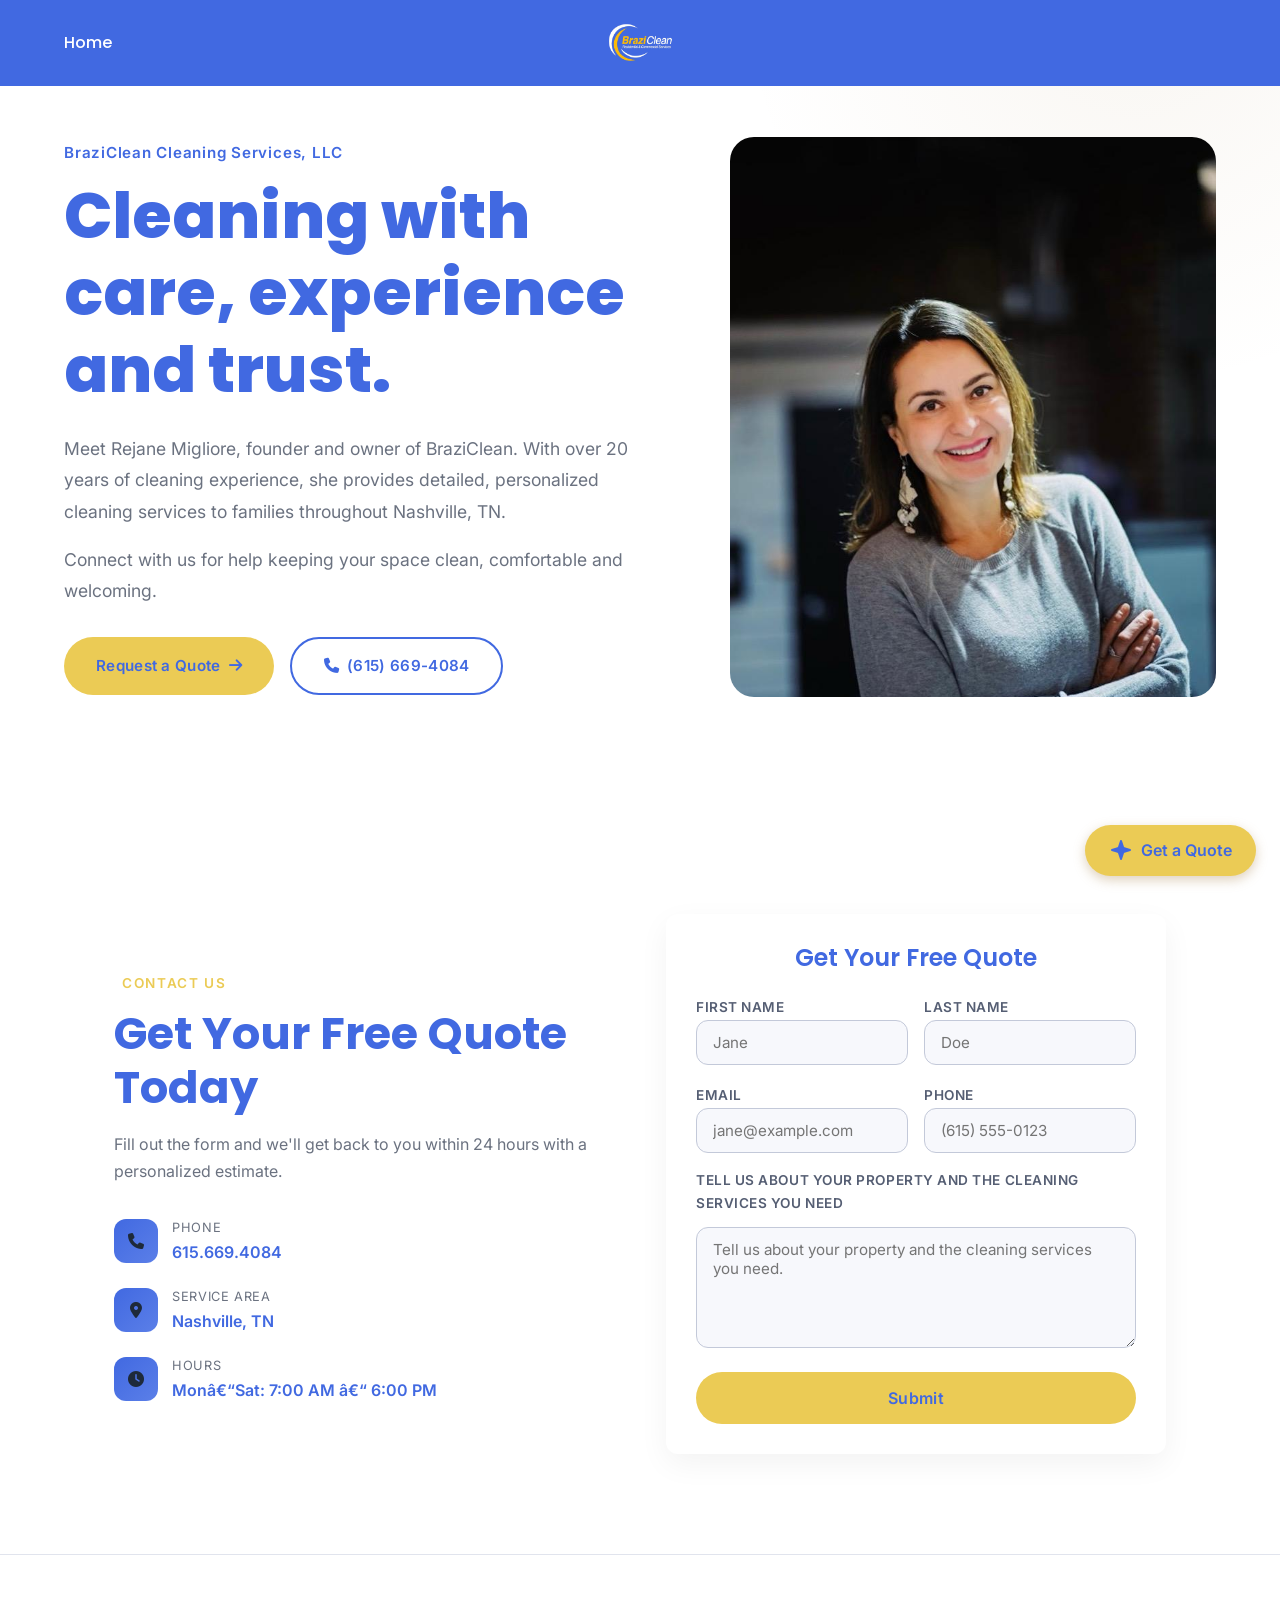
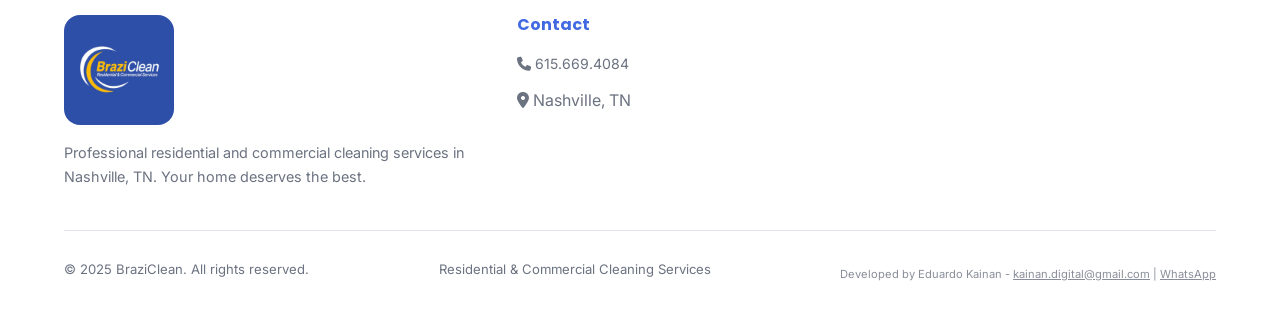
==== index.html @ d10b020f "style: use light yellow accent" ====
<!DOCTYPE html>
<html lang="en">
<head>
<!-- Google Tag Manager -->
<script>(function(w,d,s,l,i){w[l]=w[l]||[];w[l].push({'gtm.start':
new Date().getTime(),event:'gtm.js'});var f=d.getElementsByTagName(s)[0],
j=d.createElement(s),dl=l!='dataLayer'?'&l='+l:'';j.async=true;j.src=
'https://www.googletagmanager.com/gtm.js?id='+i+dl;f.parentNode.insertBefore(j,f);
})(window,document,'script','dataLayer','GTM-58ZRV9DX');</script>
<!-- End Google Tag Manager -->
<!-- Meta Pixel Code -->
<script>
!function(f,b,e,v,n,t,s)
{if(f.fbq)return;n=f.fbq=function(){n.callMethod?
n.callMethod.apply(n,arguments):n.queue.push(arguments)};
if(!f._fbq)f._fbq=n;n.push=n;n.loaded=!0;n.version='2.0';
n.queue=[];t=b.createElement(e);t.async=!0;
t.src=v;s=b.getElementsByTagName(e)[0];
s.parentNode.insertBefore(t,s)}(window, document,'script',
'https://connect.facebook.net/en_US/fbevents.js');
fbq('init', '1537355437941593');
fbq('track', 'PageView');
</script>
<noscript><img height="1" width="1" style="display:none"
src="https://www.facebook.com/tr?id=1537355437941593&ev=PageView&noscript=1"
/></noscript>
<!-- End Meta Pixel Code -->
<meta charset="UTF-8">
<meta name="viewport" content="width=device-width, initial-scale=1.0">
<title>BraziClean — Professional Residential & Commercial Cleaning in Nashville, TN</title>
<meta name="description" content="BraziClean offers professional residential and commercial cleaning services in Nashville, TN. Get a free quote today!">
<link rel="icon" href="favicon.ico" sizes="any">
<link rel="preconnect" href="https://fonts.googleapis.com">
<link rel="preconnect" href="https://fonts.gstatic.com" crossorigin>
<link rel="preconnect" href="https://cdnjs.cloudflare.com" crossorigin>
<link href="https://fonts.googleapis.com/css2?family=Inter:wght@400;500;600&family=Poppins:wght@400;500;600;700;800&display=swap" rel="stylesheet">
<link rel="stylesheet" href="styles.css?v=light-yellow">
<link rel="preload" href="https://cdnjs.cloudflare.com/ajax/libs/font-awesome/6.5.1/css/all.min.css" as="style" onload="this.onload=null;this.rel='stylesheet'">
<noscript><link rel="stylesheet" href="https://cdnjs.cloudflare.com/ajax/libs/font-awesome/6.5.1/css/all.min.css"></noscript>
</head>
<body>
<!-- Google Tag Manager (noscript) -->
<noscript><iframe src="https://www.googletagmanager.com/ns.html?id=GTM-58ZRV9DX"
height="0" width="0" style="display:none;visibility:hidden"></iframe></noscript>
<!-- End Google Tag Manager (noscript) -->

<!-- HEADER -->
<header class="header" id="top">
<div class="container">
  <a href="#top" class="header-logo"><img src="images/logo-braziclean-240.webp" alt="BraziClean Cleaning Services, LLC" width="240" height="240" loading="eager" decoding="async"></a>
  <a href="#top" class="header-home">Home</a>
</div>
</header>

<!-- HERO -->
<section class="hero" id="hero">
<div class="container">
  <div class="hero-content">
    <div class="section-label">BraziClean Cleaning Services, LLC</div>
    <h1>Cleaning with care, <span>experience and trust.</span></h1>
    <p class="hero-text">Meet Rejane Migliore, founder and owner of BraziClean. With over 20 years of cleaning experience, she provides detailed, personalized cleaning services to families throughout Nashville, TN.</p>
    <p class="hero-text">Connect with us for help keeping your space clean, comfortable and welcoming.</p>
    <div class="hero-buttons">
      <a href="#contact" class="btn btn-primary">Request a Quote <i class="fas fa-arrow-right"></i></a>
      <a href="tel:+16156694084" class="btn btn-secondary"><i class="fas fa-phone"></i> (615) 669-4084</a>
    </div>
  </div>
  <div class="hero-image">
    <img src="images/rejane-hero.jpg" alt="Rejane Migliore, founder and owner of BraziClean" width="716" height="1064" loading="eager" fetchpriority="high" decoding="async">
  </div>
</div>
</section>

<!-- CONTACT -->
<section class="contact" id="contact">
<div class="container">
  <div class="contact-info fade-up">
    <div class="section-label"><i class="fas fa-sparkles"></i> Contact Us</div>
    <h2>Get Your Free Quote Today</h2>
    <p>Fill out the form and we'll get back to you within 24 hours with a personalized estimate.</p>
    <div class="contact-details">
      <div class="contact-item"><div class="contact-icon"><i class="fas fa-phone"></i></div><div><div class="contact-item-label">Phone</div><a href="tel:+16156694084" class="contact-item-value">615.669.4084</a></div></div>
      <div class="contact-item"><div class="contact-icon"><i class="fas fa-location-dot"></i></div><div><div class="contact-item-label">Service Area</div><div class="contact-item-value">Nashville, TN</div></div></div>
      <div class="contact-item"><div class="contact-icon"><i class="fas fa-clock"></i></div><div><div class="contact-item-label">Hours</div><div class="contact-item-value">Mon–Sat: 7:00 AM – 6:00 PM</div></div></div>
    </div>
  </div>
</div>
</section>

<!-- FOOTER -->
<footer class="footer">
<div class="container">
  <div class="footer-grid">
    <div class="footer-brand"><img src="images/logo-braziclean-240.webp" alt="BraziClean" width="240" height="240" loading="lazy" decoding="async"><p>Professional residential and commercial cleaning services in Nashville, TN. Your home deserves the best.</p></div>
    <div><h4>Contact</h4><ul><li><a href="tel:+16156694084"><i class="fas fa-phone"></i> 615.669.4084</a></li><li><i class="fas fa-location-dot"></i> Nashville, TN</li></ul></div>
  </div>
  <div class="footer-bottom">
    <span>&copy; 2025 BraziClean. All rights reserved.</span>
    <span>Residential & Commercial Cleaning Services</span>
    <span class="developer-credit" style="display: block; margin-top: 10px; font-size: 0.85em; opacity: 0.8;">
      Developed by Eduardo Kainan - <a href="mailto:kainan.digital@gmail.com" style="color: inherit; text-decoration: underline;">kainan.digital@gmail.com</a> | <a href="https://wa.me/5562985328488" target="_blank" style="color: inherit; text-decoration: underline;">WhatsApp</a>
    </span>
  </div>
</div>
</footer>

<script src="script.js?v=0426980" defer></script>


</body>
</html>
---- styles.css ----
/* ===== BraziClean — Design System ===== */

:root {
  --navy: #4169E1;
  --navy-light: #5B7FE8;
  --navy-dark: #2E4FA8;
  --gold: #EBCB55;
  --gold-light: #F7E29A;
  --gold-dark: #C5A52E;
  --white: #FFFFFF;
  --off-white: #F7F8FC;
  --gray-50: #F0F2F8;
  --gray-100: #E1E4ED;
  --gray-200: #C3C9D9;
  --gray-400: #8A92A6;
  --gray-600: #555E73;
  --gray-800: #2A3045;
  --text: #1E2A3A;
  --text-light: #6B7280;
  --radius: 12px;
  --radius-lg: 20px;
  --shadow: 0 4px 24px rgba(10,31,92,0.08);
  --shadow-lg: 0 12px 48px rgba(10,31,92,0.12);
  --transition: 0.3s cubic-bezier(0.4,0,0.2,1);
}

*, *::before, *::after { box-sizing: border-box; margin: 0; padding: 0; }

html { scroll-behavior: smooth; font-size: 16px; }

body {
  font-family: 'Inter', sans-serif;
  color: var(--text);
  line-height: 1.7;
  background: var(--white);
  overflow-x: hidden;
}

h1, h2, h3, h4, h5 { font-family: 'Poppins', sans-serif; line-height: 1.2; color: var(--navy); }
h1 { font-size: clamp(2.2rem, 5vw, 3.5rem); font-weight: 800; }
h2 { font-size: clamp(1.8rem, 4vw, 2.8rem); font-weight: 700; }
h3 { font-size: clamp(1.1rem, 2vw, 1.4rem); font-weight: 600; }

a { text-decoration: none; color: inherit; transition: var(--transition); }
img { max-width: 100%; display: block; }
ul { list-style: none; }
button { cursor: pointer; border: none; font-family: inherit; }

.container { max-width: 1200px; margin: 0 auto; padding: 0 24px; }

/* Buttons */
.btn {
  display: inline-flex; align-items: center; gap: 8px;
  padding: 14px 32px; border-radius: 50px; font-weight: 600;
  font-size: 0.95rem; transition: var(--transition); letter-spacing: 0.02em;
}
.btn-primary { background: var(--gold); color: var(--navy); }
.btn-primary:hover { background: var(--gold-light); transform: translateY(-2px); box-shadow: 0 8px 24px rgba(176,141,87,0.35); }
.btn-secondary { background: var(--white); color: var(--navy); border: 2px solid var(--navy); }
.btn-secondary:hover { background: var(--navy); color: var(--white); transform: translateY(-2px); }
.btn-outline-white { background: transparent; color: var(--white); border: 2px solid rgba(255,255,255,0.4); }
.btn-outline-white:hover { background: var(--white); color: var(--navy); }

.section-label {
  display: inline-flex; align-items: center; gap: 8px;
  font-size: 0.85rem; font-weight: 600; text-transform: uppercase;
  letter-spacing: 0.12em; color: var(--gold); margin-bottom: 12px;
}
.section-label svg { width: 16px; height: 16px; fill: var(--gold); }

.section-subtitle {
  font-size: 1.05rem; color: var(--text-light); max-width: 600px; margin-top: 12px;
}
.section-subtitle.center { margin-left: auto; margin-right: auto; text-align: center; }

section { padding: 100px 0; position: relative; }
.services, .process, .why-us, .testimonials, .faq, .areas, .cta-banner, .contact, .footer {
  content-visibility: auto;
  contain-intrinsic-size: 1px 800px;
}

.section-cta {
  display: flex;
  justify-content: center;
  margin-top: 42px;
}

.section-cta .btn {
  padding: 16px 40px;
  font-size: 1rem;
  box-shadow: 0 8px 24px rgba(176,141,87,0.28);
}

/* ===== HEADER ===== */
.header {
  position: fixed; top: 0; left: 0; width: 100%; z-index: 1000;
  background: rgba(10,31,92,0.95); backdrop-filter: blur(12px);
  border-bottom: 1px solid rgba(255,255,255,0.08); transition: var(--transition);
}
.header.scrolled { background: rgba(10,31,92,0.98); box-shadow: 0 4px 20px rgba(0,0,0,0.15); }
.header .container { display: flex; align-items: center; justify-content: space-between; height: 120px; }
.header-logo img { height: 110px; width: auto; }
.nav-links { display: flex; gap: 32px; align-items: center; }
.nav-links a { color: rgba(255,255,255,0.85); font-size: 0.9rem; font-weight: 500; position: relative; }
.nav-links a:hover, .nav-links a.active { color: var(--gold); }
.nav-links a::after {
  content: ''; position: absolute; bottom: -4px; left: 0; width: 0; height: 2px;
  background: var(--gold); transition: var(--transition);
}
.nav-links a:hover::after { width: 100%; }
.header-actions { display: flex; align-items: center; gap: 16px; }
.header-phone { color: var(--white); font-weight: 600; font-size: 0.9rem; display: flex; align-items: center; gap: 6px; }
.header-phone svg { width: 16px; height: 16px; fill: var(--gold); }
.header-phone:hover { color: var(--gold); }
.header-cta { padding: 10px 24px; font-size: 0.85rem; }
.hamburger { display: none; flex-direction: column; gap: 5px; background: none; padding: 8px; }
.hamburger span { width: 24px; height: 2px; background: var(--white); transition: var(--transition); border-radius: 2px; }

/* ===== HERO ===== */
.hero {
  padding: 140px 0 100px; background: linear-gradient(135deg, var(--navy-dark) 0%, var(--navy) 50%, var(--navy-light) 100%);
  position: relative; overflow: hidden; min-height: 90vh; display: flex; align-items: center;
}
.hero::before {
  content: ''; position: absolute; top: -50%; right: -20%; width: 800px; height: 800px;
  background: radial-gradient(circle, rgba(176,141,87,0.08) 0%, transparent 70%);
  border-radius: 50%;
}
.hero::after {
  content: ''; position: absolute; bottom: 0; left: 0; width: 100%; height: 120px;
  background: linear-gradient(to top, var(--white), transparent);
}
.hero .container { display: grid; grid-template-columns: 1fr 1fr; gap: 60px; align-items: center; position: relative; z-index: 2; }
.hero-content { color: var(--white); }
.hero-badge {
  display: inline-flex; align-items: center; gap: 8px; background: rgba(176,141,87,0.15);
  border: 1px solid rgba(176,141,87,0.3); border-radius: 50px; padding: 6px 16px;
  margin-bottom: 24px; font-size: 0.85rem; color: var(--gold-light);
}
.hero-stars { display: flex; gap: 2px; }
.hero-stars svg { width: 14px; height: 14px; fill: var(--gold); }
.hero h1 { color: var(--white); margin-bottom: 20px; }
.hero h1 span { color: var(--gold); }
.hero-text { font-size: 1.1rem; color: rgba(255,255,255,0.75); margin-bottom: 36px; max-width: 520px; line-height: 1.8; }
.hero-buttons { display: flex; gap: 16px; flex-wrap: wrap; }
.hero-trust {
  display: flex; gap: 24px; flex-wrap: wrap; margin-top: 24px;
  font-size: 0.85rem; color: rgba(255,255,255,0.7);
}
.hero-trust span { display: flex; align-items: center; gap: 6px; }
.hero-trust svg { width: 14px; height: 14px; fill: #4ADE80; }
.hero-phone-btn { display: flex; align-items: center; gap: 10px; color: var(--white); font-weight: 600; }
.hero-phone-btn .icon-circle {
  width: 48px; height: 48px; border-radius: 50%; background: rgba(255,255,255,0.1);
  display: flex; align-items: center; justify-content: center; transition: var(--transition);
}
.hero-phone-btn:hover .icon-circle { background: var(--gold); }
.hero-phone-btn svg { width: 18px; height: 18px; fill: var(--white); }
.hero-image { position: relative; }
.hero-image img { border-radius: var(--radius-lg); box-shadow: var(--shadow-lg); width: 100%; height: 520px; object-fit: cover; }
.hero-float-card {
  position: absolute; bottom: -20px; left: -30px; background: var(--white);
  border-radius: var(--radius); padding: 20px 24px; box-shadow: var(--shadow-lg);
  display: flex; align-items: center; gap: 14px; animation: float 3s ease-in-out infinite;
}
.hero-float-card .float-icon {
  width: 48px; height: 48px; border-radius: 50%; background: linear-gradient(135deg, var(--gold), var(--gold-light));
  display: flex; align-items: center; justify-content: center;
}
.hero-float-card .float-icon svg { width: 22px; height: 22px; fill: var(--white); }
.hero-float-card .float-number { font-family: 'Poppins', sans-serif; font-size: 1.6rem; font-weight: 800; color: var(--navy); line-height: 1; }
.hero-float-card .float-label { font-size: 0.8rem; color: var(--text-light); }
@keyframes float { 0%,100% { transform: translateY(0); } 50% { transform: translateY(-8px); } }

/* ===== RESULTS ===== */
.results { background: var(--off-white); }
.results-header { max-width: 760px; margin: 0 auto 48px; text-align: center; }
.results-grid { display: grid; grid-template-columns: repeat(2, minmax(0, 1fr)); gap: 28px; }
.result-card {
  overflow: hidden; background: var(--white); border: 1px solid var(--gray-100);
  border-radius: var(--radius-lg); box-shadow: var(--shadow); transition: var(--transition);
}
.result-card:hover { transform: translateY(-4px); box-shadow: var(--shadow-lg); }
.result-image { position: relative; overflow: hidden; aspect-ratio: 3 / 2; background: var(--gray-100); }
.result-image::after {
  content: ''; position: absolute; top: 0; bottom: 0; left: 50%; width: 2px;
  background: rgba(255,255,255,0.9); transform: translateX(-1px);
}
.result-image img { width: 100%; height: 100%; object-fit: cover; }
.result-label {
  position: absolute; top: 16px; z-index: 1; padding: 6px 12px; border-radius: 50px;
  color: var(--white); font-size: 0.75rem; font-weight: 700; text-transform: uppercase;
  letter-spacing: 0.08em; box-shadow: 0 4px 12px rgba(0,0,0,0.18);
}
.result-label-before { left: 16px; background: rgba(30,42,58,0.82); }
.result-label-after { right: 16px; background: rgba(10,31,92,0.9); color: var(--gold-light); }
.result-card figcaption { padding: 18px 20px; color: var(--navy); font-family: 'Poppins', sans-serif; font-weight: 600; }
.results-proof { max-width: 860px; margin: 42px auto 0; text-align: center; }
.results-proof > p { color: var(--text-light); }
.counters { display: grid; grid-template-columns: repeat(3, 1fr); gap: 24px; margin-top: 40px; }
.counter-item { text-align: center; padding: 20px; background: var(--white); border-radius: var(--radius); box-shadow: var(--shadow); }
.counter-number { font-family: 'Poppins', sans-serif; font-size: 2.2rem; font-weight: 800; color: var(--navy); }
.counter-number .suffix { color: var(--gold); }
.counter-label { font-size: 0.85rem; color: var(--text-light); margin-top: 4px; }
.counter-stars { display: flex; justify-content: center; gap: 2px; margin-bottom: 4px; }
.counter-stars svg { width: 16px; height: 16px; fill: var(--gold); }

/* ===== BRAND STORY ===== */
.brand-story { background: var(--off-white); }
.story-content { display: grid; grid-template-columns: 1fr 1.4fr; gap: 48px; align-items: start; }
.story-image { position: sticky; top: 100px; }
.story-image img { width: 100%; height: auto; border-radius: var(--radius-lg); box-shadow: var(--shadow-lg); }
.story-text .section-label { margin-bottom: 20px; }
.story-text h2 { font-weight: 700; margin-bottom: 20px; }
.story-intro { font-size: 1.1rem; color: var(--navy); font-weight: 600; line-height: 1.6; margin-bottom: 16px; }
.story-text p { color: var(--text-light); line-height: 1.7; margin-bottom: 14px; }
.story-commitments { background: var(--white); border: 1px solid var(--gray-100); border-radius: var(--radius-lg); padding: 28px 32px; margin: 28px 0; box-shadow: var(--shadow); }
.story-commitments h3 { font-family: 'Poppins', sans-serif; font-weight: 600; color: var(--navy); margin-bottom: 14px; font-size: 1rem; }
.story-commitments ul { list-style: none; padding: 0; margin: 0; }
.story-commitments li { padding: 8px 0 8px 28px; position: relative; color: var(--text-light); line-height: 1.5; }
.story-commitments li::before { content: '✓'; position: absolute; left: 0; color: var(--gold); font-weight: 700; }
.story-closing { font-weight: 500; color: var(--navy) !important; font-size: 1.05rem; }
.story-tagline { font-family: 'Poppins', sans-serif; font-size: 1.15rem; font-weight: 600; color: var(--navy) !important; margin-top: 8px; }
.story-signoff { margin-top: 20px; padding: 16px 20px; background: var(--navy); border-radius: var(--radius); color: var(--white); line-height: 1.6; font-size: 0.9rem; }
.story-signoff a { color: var(--gold-light); text-decoration: none; font-weight: 600; }
.story-signoff a:hover { text-decoration: underline; }

@media (max-width: 768px) {
  .story-content { grid-template-columns: 1fr; gap: 32px; }
  .story-image { position: static; max-width: 320px; margin: 0 auto; }
  .story-commitments { padding: 20px 24px; }
}

/* ===== SERVICES ===== */
.services { background: var(--white); }
.services-header { text-align: center; margin-bottom: 60px; }
.services-grid { display: grid; grid-template-columns: repeat(3, 1fr); gap: 28px; }
.service-card {
  background: var(--white); border-radius: var(--radius-lg); overflow: hidden;
  box-shadow: var(--shadow); transition: var(--transition); border: 1px solid var(--gray-100);
}
.service-card:hover { transform: translateY(-8px); box-shadow: var(--shadow-lg); border-color: var(--gold); }
.service-card-img { height: 200px; overflow: hidden; }
.service-card-img img { width: 100%; height: 100%; object-fit: cover; transition: var(--transition); }
.service-card:hover .service-card-img img { transform: scale(1.05); }
.service-card-body { padding: 24px; }
.service-card h3 { margin-bottom: 10px; font-size: 1.15rem; }
.service-card p { font-size: 0.9rem; color: var(--text-light); line-height: 1.6; margin-bottom: 16px; }
.service-link {
  display: inline-flex; align-items: center; gap: 6px;
  color: var(--gold-dark); font-weight: 600; font-size: 0.9rem;
}
.service-link svg { width: 16px; height: 16px; fill: var(--gold-dark); transition: var(--transition); }
.service-link:hover { color: var(--navy); }
.service-link:hover svg { fill: var(--navy); transform: translateX(4px); }

/* ===== PROCESS ===== */
.process { background: var(--off-white); }
.process-header { text-align: center; margin-bottom: 60px; }
.process-grid { display: grid; grid-template-columns: repeat(4, 1fr); gap: 24px; position: relative; }
.process-grid::before {
  content: ''; position: absolute; top: 40px; left: 15%; width: 70%; height: 2px;
  background: linear-gradient(90deg, var(--gold), var(--navy), var(--gold));
  opacity: 0.3; z-index: 0;
}
.process-step {
  text-align: center; position: relative; z-index: 1;
  padding: 30px 20px; background: var(--white); border-radius: var(--radius-lg);
  box-shadow: var(--shadow); transition: var(--transition);
}
.process-step:hover { transform: translateY(-4px); box-shadow: var(--shadow-lg); }
.step-icon {
  width: 72px; height: 72px; border-radius: 50%; margin: 0 auto 20px;
  background: linear-gradient(135deg, var(--navy), var(--navy-light));
  display: flex; align-items: center; justify-content: center;
}
.step-icon i {
  color: var(--gold-light);
  font-size: 1.75rem;
  line-height: 1;
}
.step-number {
  position: absolute; top: 12px; right: 16px; width: 28px; height: 28px;
  border-radius: 50%; background: var(--gold); color: var(--navy);
  font-family: 'Poppins', sans-serif; font-weight: 700; font-size: 0.8rem;
  display: flex; align-items: center; justify-content: center;
}
.process-step h3 { margin-bottom: 8px; }
.process-step p { font-size: 0.88rem; color: var(--text-light); }

/* ===== WHY CHOOSE US ===== */
.why-us { background: var(--white); }
.why-us-header { text-align: center; margin-bottom: 60px; }
.why-us-grid { display: grid; grid-template-columns: repeat(3, 1fr); gap: 24px; }
.why-card {
  padding: 32px; border-radius: var(--radius-lg); background: var(--off-white);
  border: 1px solid var(--gray-100); transition: var(--transition); text-align: center;
}
.why-card:hover { border-color: var(--gold); transform: translateY(-4px); box-shadow: var(--shadow); }
.why-card-icon {
  width: 60px; height: 60px; border-radius: var(--radius); margin: 0 auto 16px;
  background: linear-gradient(135deg, var(--navy), var(--navy-light));
  display: flex; align-items: center; justify-content: center;
}
.why-card-icon i {
  color: var(--gold-light);
  font-size: 1.6rem;
  line-height: 1;
}
.why-card h3 { margin-bottom: 8px; font-size: 1.05rem; }
.why-card p { font-size: 0.88rem; color: var(--text-light); }

/* ===== TESTIMONIALS ===== */
.testimonials { background: var(--off-white); }
.testimonials-header { text-align: center; margin-bottom: 60px; }
.testimonials-slider { display: flex; gap: 24px; overflow-x: auto; scroll-snap-type: x mandatory; -webkit-overflow-scrolling: touch; padding-bottom: 16px; scrollbar-width: none; }
.testimonials-slider::-webkit-scrollbar { display: none; }
.testimonial-card {
  flex: 0 0 380px; scroll-snap-align: start; background: var(--white);
  border-radius: var(--radius-lg); padding: 32px; box-shadow: var(--shadow);
  border: 1px solid var(--gray-100); transition: var(--transition);
}
.testimonial-card:hover { border-color: var(--gold); }
.testimonial-stars { display: flex; gap: 2px; margin-bottom: 16px; }
.testimonial-stars svg { width: 18px; height: 18px; fill: var(--gold); }
.testimonial-text { font-size: 0.95rem; color: var(--text-light); line-height: 1.7; margin-bottom: 20px; font-style: italic; }
.testimonial-author { display: flex; align-items: center; gap: 12px; }
.testimonial-avatar {
  width: 44px; height: 44px; border-radius: 50%;
  background: linear-gradient(135deg, var(--navy), var(--gold)); color: var(--white);
  display: flex; align-items: center; justify-content: center;
  font-family: 'Poppins', sans-serif; font-weight: 700; font-size: 1rem;
}
.testimonial-name { font-weight: 600; font-size: 0.95rem; }
.testimonial-location { font-size: 0.8rem; color: var(--text-light); }
.google-badge { display: flex; align-items: center; gap: 8px; margin-top: 8px; }
.google-badge svg { width: 16px; height: 16px; }
.google-badge span { font-size: 0.75rem; color: var(--gray-400); }

/* ===== FAQ ===== */
.faq { background: var(--white); }
.faq-header { max-width: 760px; margin: 0 auto 48px; text-align: center; }
.faq-grid { max-width: 900px; margin: 0 auto; display: grid; gap: 14px; }
.faq-item {
  background: var(--off-white);
  border: 1px solid var(--gray-100);
  border-radius: var(--radius);
  box-shadow: var(--shadow);
  overflow: hidden;
  transition: var(--transition);
}
.faq-item[open] { background: var(--white); border-color: rgba(176,141,87,0.45); }
.faq-item summary {
  list-style: none;
  cursor: pointer;
  padding: 20px 56px 20px 24px;
  color: var(--navy);
  font-family: 'Poppins', sans-serif;
  font-weight: 600;
  position: relative;
}
.faq-item summary::-webkit-details-marker { display: none; }
.faq-item summary::after {
  content: '+';
  position: absolute;
  top: 50%;
  right: 24px;
  width: 28px;
  height: 28px;
  border-radius: 50%;
  background: var(--gold);
  color: var(--navy);
  display: flex;
  align-items: center;
  justify-content: center;
  transform: translateY(-50%);
  font-weight: 700;
}
.faq-item[open] summary::after { content: '-'; }
.faq-item p {
  padding: 0 24px 22px;
  color: var(--text-light);
  line-height: 1.7;
}

/* ===== AREAS ===== */
.areas { background: var(--white); }
.areas-header { text-align: center; margin-bottom: 48px; }
.areas-grid { display: flex; flex-wrap: wrap; justify-content: center; gap: 16px; }
.area-tag {
  display: inline-flex; align-items: center; gap: 8px; padding: 12px 24px;
  background: var(--off-white); border: 1px solid var(--gray-100);
  border-radius: 50px; font-weight: 500; font-size: 0.95rem; transition: var(--transition);
}
.area-tag svg { width: 16px; height: 16px; fill: var(--gold); }
.area-tag:hover { background: var(--navy); color: var(--white); border-color: var(--navy); }

/* ===== CTA BANNER ===== */
.cta-banner {
  background: linear-gradient(135deg, var(--navy-dark), var(--navy), var(--navy-light));
  padding: 80px 0; text-align: center; position: relative; overflow: hidden;
}
.cta-banner::before {
  content: ''; position: absolute; top: -100px; right: -100px; width: 400px; height: 400px;
  background: radial-gradient(circle, rgba(176,141,87,0.1), transparent); border-radius: 50%;
}
.cta-banner h2 { color: var(--white); margin-bottom: 16px; }
.cta-banner p { color: rgba(255,255,255,0.7); font-size: 1.05rem; margin-bottom: 32px; }
.cta-trust { color: rgba(255,255,255,0.55); font-size: 0.85rem; margin-bottom: 24px; display: flex; justify-content: center; gap: 8px; flex-wrap: wrap; }
.cta-trust svg { width: 14px; height: 14px; fill: var(--gold); margin-right: 4px; }
.cta-buttons { display: flex; gap: 16px; justify-content: center; flex-wrap: wrap; }

/* ===== CONTACT FORM ===== */
.contact { background: var(--off-white); }
.contact .container { display: flex; flex-wrap: wrap; align-items: center; justify-content: space-between; text-align: left; max-width: 1100px; margin: 0 auto; gap: 40px; }
.contact-info { flex: 1 1 360px; }
.quote-form-wrap { flex: 1 1 440px; max-width: 500px; width: 100%; }
.quote-success-actions { display: flex; flex-wrap: wrap; gap: 12px; margin-top: 18px; }
.quote-success-actions .btn { font-size: 0.85rem; padding: 10px 18px; }
.contact-info h2 { margin-bottom: 16px; }
.contact-info > p { color: var(--text-light); margin-bottom: 32px; }
.contact-details { display: inline-flex; flex-direction: column; gap: 20px; align-items: flex-start; margin: 0; text-align: left; }
.contact-item { display: flex; align-items: center; gap: 14px; }
.contact-icon {
  width: 44px; height: 44px; border-radius: var(--radius); flex-shrink: 0;
  background: linear-gradient(135deg, var(--navy), var(--navy-light));
  display: flex; align-items: center; justify-content: center;
}
.contact-icon svg { width: 18px; height: 18px; fill: var(--gold); }
.contact-item-label { font-size: 0.8rem; color: var(--text-light); text-transform: uppercase; letter-spacing: 0.05em; }
.contact-item-value { font-weight: 600; color: var(--navy); }
.contact-form-wrap {
  background: var(--white); border-radius: var(--radius-lg); padding: 40px;
  box-shadow: var(--shadow-lg); border: 1px solid var(--gray-100);
}
.contact-form-wrap h3 { text-align: center; margin-bottom: 24px; }
.form-grid { display: grid; grid-template-columns: 1fr 1fr; gap: 16px; }
.form-group { display: flex; flex-direction: column; gap: 6px; }
.form-group.full { grid-column: 1 / -1; }
.form-group label { font-size: 0.82rem; font-weight: 600; color: var(--gray-600); text-transform: uppercase; letter-spacing: 0.04em; }
.form-group input, .form-group select, .form-group textarea {
  padding: 12px 16px; border: 1px solid var(--gray-200); border-radius: var(--radius);
  font-family: inherit; font-size: 0.95rem; transition: var(--transition);
  background: var(--off-white);
}
.form-group input:focus, .form-group select:focus, .form-group textarea:focus {
  outline: none; border-color: var(--gold); box-shadow: 0 0 0 3px rgba(176,141,87,0.15);
}
.form-group textarea { resize: vertical; min-height: 100px; }
.form-submit { margin-top: 20px; width: 100%; padding: 16px; font-size: 1rem; border-radius: var(--radius); }

/* ===== FOOTER ===== */
.footer { background: var(--navy-dark); color: rgba(255,255,255,0.7); padding: 60px 0 30px; }
.footer-grid { display: grid; grid-template-columns: 2fr 1fr 1fr 1fr; gap: 40px; margin-bottom: 40px; }
.footer-brand img { height: 110px; width: auto; margin-bottom: 16px; }
.footer-brand p { font-size: 0.9rem; line-height: 1.7; }
.footer h4 { color: var(--white); font-size: 1rem; margin-bottom: 16px; font-family: 'Poppins', sans-serif; }
.footer ul { display: flex; flex-direction: column; gap: 10px; }
.footer ul a { font-size: 0.88rem; color: rgba(255,255,255,0.6); }
.footer ul a:hover { color: var(--gold); }
.footer-bottom { border-top: 1px solid rgba(255,255,255,0.1); padding-top: 24px; display: flex; justify-content: space-between; align-items: center; font-size: 0.82rem; }

/* ===== MOBILE NAV ===== */
.mobile-nav {
  position: fixed; top: 0; right: -100%; width: 300px; height: 100vh;
  background: var(--navy-dark); z-index: 2000; padding: 80px 32px 32px;
  transition: 0.4s ease; box-shadow: -4px 0 20px rgba(0,0,0,0.3);
}
.mobile-nav.active { right: 0; }
.mobile-nav a { display: block; color: var(--white); padding: 14px 0; font-size: 1.1rem; border-bottom: 1px solid rgba(255,255,255,0.08); }
.mobile-nav a:hover { color: var(--gold); }
.mobile-nav-close { position: absolute; top: 24px; right: 24px; background: none; color: var(--white); font-size: 1.5rem; }
.mobile-overlay { position: fixed; inset: 0; background: rgba(0,0,0,0.5); z-index: 1999; opacity: 0; pointer-events: none; transition: var(--transition); }
.mobile-overlay.active { opacity: 1; pointer-events: all; }

/* ===== ANIMATIONS ===== */
.fade-up { opacity: 0; transform: translateY(30px); transition: 0.6s ease; }
.fade-up.visible { opacity: 1; transform: translateY(0); }

/* ===== RESPONSIVE ===== */
@media (max-width: 1024px) {
  .nav-links, .header-actions { display: none; }
  .hamburger { display: flex; }
  .hero { min-height: auto; padding: 150px 0 90px; }
  .hero .container { grid-template-columns: 1fr; gap: 48px; }
  .hero-content { max-width: 680px; text-align: center; margin: 0 auto; }
  .hero-text { margin-left: auto; margin-right: auto; }
  .hero-buttons { justify-content: center; }
  .hero-image { max-width: 680px; width: 100%; margin: 0 auto; }
  .footer-grid { grid-template-columns: 2fr 1fr 1fr; }
}

@media (max-width: 768px) {
  section { padding: 60px 0; }
  .container { padding: 0 18px; }
  .services-grid, .why-us-grid { grid-template-columns: 1fr; }
  .results-grid { grid-template-columns: 1fr; gap: 18px; }
  .results-header { margin-bottom: 32px; }
  .result-label { top: 10px; padding: 5px 9px; font-size: 0.65rem; }
  .result-label-before { left: 10px; }
  .result-label-after { right: 10px; }
  .result-card figcaption { padding: 14px 16px; }
  .counters { grid-template-columns: repeat(3, minmax(0, 1fr)); gap: 8px; margin-top: 28px; }
  .counter-item { padding: 14px 6px; }
  .counter-number { font-size: 1.45rem; }
  .counter-label { font-size: 0.7rem; line-height: 1.3; }
  .counter-stars svg { width: 12px; height: 12px; }
  .section-cta { margin-top: 32px; }
  .section-cta .btn { width: 100%; justify-content: center; padding: 14px 18px; }
  .faq-header { margin-bottom: 32px; }
  .faq-item summary { padding: 18px 52px 18px 18px; font-size: 0.95rem; }
  .faq-item summary::after { right: 16px; }
  .faq-item p { padding: 0 18px 20px; font-size: 0.92rem; }
  .process-grid { grid-template-columns: 1fr; }
  .process-grid::before { display: none; }
  .hero { padding: 120px 0 64px; }
  .hero .container { gap: 36px; }
  .hero h1 { font-size: clamp(2rem, 10vw, 2.7rem); }
  .hero-text { font-size: 1rem; margin-bottom: 28px; }
  .hero-buttons { flex-direction: column; align-items: stretch; }
  .hero-buttons .btn { justify-content: center; width: 100%; padding: 14px 20px; }
  .hero-image img { height: auto; aspect-ratio: 4 / 3; }
  .hero-float-card { left: 12px; bottom: -16px; padding: 14px 16px; }
  .hero-float-card .float-icon { width: 40px; height: 40px; }
  .hero-float-card .float-number { font-size: 1.3rem; }
  .form-grid { grid-template-columns: 1fr; }
  .footer-grid { grid-template-columns: 1fr; }
  .footer-bottom { flex-direction: column; gap: 12px; text-align: center; }
  .cta-buttons { flex-direction: column; align-items: center; }
  .testimonial-card { flex: 0 0 300px; }
  .header-phone { display: none; }
  .header .container { height: 82px; }
  .header-logo img { height: 76px; }
  .mobile-nav { width: min(86vw, 320px); }
  .contact-details { align-items: flex-start; width: 100%; }
  .contact-item { width: 100%; }
  .quote-form-wrap { padding: 24px 18px; }
}

@media (max-width: 420px) {
  .testimonial-card { flex-basis: calc(100vw - 54px); padding: 24px; }
  .floating-action-btn {
    left: auto; right: 16px; bottom: 16px; width: 56px; height: 56px;
    padding: 0; justify-content: center; border-radius: 50%;
  }
  .floating-action-btn span { display: none; }
}

@media (prefers-reduced-motion: reduce) {
  html { scroll-behavior: auto; }
  *, *::before, *::after { animation-duration: 0.01ms !important; animation-iteration-count: 1 !important; transition-duration: 0.01ms !important; }
}

/* ===== NEW QUOTE FORM & MODAL ===== */
.quote-form-wrap {
  background-color: var(--white);
  padding: 32px;
  border-radius: var(--radius-lg);
  box-shadow: var(--shadow-lg);
  width: 100%;
}

.quote-form-wrap h3 {
  font-size: 1.5rem;
  margin-bottom: 24px;
  color: var(--navy);
  text-align: center;
}

.quote-form .form-group {
  margin-bottom: 16px;
  display: flex;
  flex-direction: column;
}

.quote-form .form-group.row {
  flex-direction: row;
  gap: 16px;
}

.quote-form .w-100 {
  width: 100%;
}

.quote-form label {
  font-size: 0.85rem;
  font-weight: 600;
  color: var(--gray-600);
  margin-bottom: 6px;
}

.quote-form input,
.quote-form select {
  width: 100%;
  padding: 12px 16px;
  border: 1px solid var(--gray-200);
  border-radius: var(--radius);
  font-family: inherit;
  font-size: 0.95rem;
  transition: var(--transition);
  background-color: var(--off-white);
  color: var(--text);
}

.quote-form input:focus,
.quote-form select:focus {
  outline: none;
  border-color: var(--gold);
  box-shadow: 0 0 0 3px rgba(176,141,87,0.15);
}

.quote-form .submit-btn {
  width: 100%;
  padding: 16px;
  font-size: 1rem;
  margin-top: 8px;
  justify-content: center;
}

.quote-form-success {
  background-color: #f0fdf4;
  border: 1px solid #bbf7d0;
  color: #166534;
  padding: 16px;
  border-radius: var(--radius);
  margin-bottom: 24px;
  text-align: center;
  font-weight: 500;
}

.quote-form-error {
  background-color: #fef2f2;
  border: 1px solid #fecaca;
  color: #991b1b;
  padding: 16px;
  border-radius: var(--radius);
  margin-bottom: 24px;
  text-align: center;
  font-weight: 500;
}

button:disabled {
  opacity: 0.7;
  cursor: not-allowed;
}

/* Service Pricing */
.service-price {
  display: inline-block;
  background-color: var(--off-white);
  padding: 4px 12px;
  border-radius: 50px;
  font-weight: 600;
  color: var(--gold-dark);
  font-size: 0.9rem;
  margin-bottom: 12px;
  border: 1px solid var(--gray-100);
}

/* Modal Overlay */
.quote-modal-overlay {
  position: fixed;
  inset: 0;
  background-color: rgba(10,31,92,0.85);
  display: flex;
  justify-content: center;
  align-items: center;
  z-index: 99999;
  padding: 20px;
  opacity: 0;
  pointer-events: none;
  transition: opacity 0.3s ease;
  backdrop-filter: blur(4px);
}

.quote-modal-overlay.active {
  opacity: 1;
  pointer-events: auto;
}

.quote-modal-content {
  background-color: var(--white);
  border-radius: var(--radius-lg);
  width: 100%;
  max-width: 500px;
  position: relative;
  max-height: 90vh;
  overflow-y: auto;
  box-shadow: var(--shadow-lg);
  transform: translateY(20px);
  transition: transform 0.3s ease;
}

.quote-modal-overlay.active .quote-modal-content {
  transform: translateY(0);
}

.quote-modal-content .quote-form-wrap {
  box-shadow: none;
}

.quote-modal-close {
  position: absolute;
  top: 12px;
  right: 16px;
  background: none;
  border: none;
  font-size: 28px;
  color: var(--gray-600);
  cursor: pointer;
  line-height: 1;
  z-index: 10;
}

/* Floating Action Button */
.floating-action-btn {
  position: fixed;
  bottom: 24px;
  right: 24px;
  background-color: var(--gold);
  color: var(--navy);
  border: none;
  border-radius: 50px;
  padding: 12px 24px;
  display: flex;
  align-items: center;
  gap: 8px;
  font-size: 16px;
  font-weight: 600;
  cursor: pointer;
  box-shadow: 0 4px 12px rgba(176,141,87,0.4);
  z-index: 9999;
  transition: transform 0.2s ease, box-shadow 0.2s ease, background-color 0.2s ease;
}

.floating-action-btn:hover {
  transform: translateY(-3px);
  box-shadow: 0 6px 16px rgba(176,141,87,0.5);
  background-color: var(--gold-light);
}

.floating-action-btn svg {
  fill: var(--navy);
}

@media (max-width: 768px) {
  .quote-form .form-group.row {
    flex-direction: column;
    gap: 16px;
  }
  .floating-action-btn {
    bottom: 20px;
    right: 20px;
    padding: 12px 20px;
  }
}

/* ===== SIMPLE WHITE LAYOUT ===== */
body { background: #fff; }
.header { background: rgba(255,255,255,0.98); border-bottom: 1px solid var(--gray-100); }
.header .container { height: 92px; }
.header-logo img { height: 78px; }
.header-phone { color: var(--navy); }
.hero { background: #fff; padding-top: 120px; }
.hero::after { display: none; }
.hero h1 { color: var(--navy); }
.hero-text { color: var(--text-light); }
.hero-phone-btn { color: var(--navy); }
.hero-phone-btn .icon-circle { background: var(--gray-50); }
.hero-phone-btn svg { fill: var(--navy); }
.brand-story, .services, .process, .why-us, .testimonials, .faq, .areas, .contact { background: #fff; }
.cta-banner { background: #fff; border-top: 1px solid var(--gray-100); border-bottom: 1px solid var(--gray-100); }
.cta-banner h2 { color: var(--navy); }
.cta-banner p, .cta-trust { color: var(--text-light); }
.footer { background: #fff; color: var(--text-light); border-top: 1px solid var(--gray-100); }
.footer h4 { color: var(--navy); }
.footer ul a, .footer-brand p { color: var(--text-light); }
.footer-bottom { border-top-color: var(--gray-100); }
@media (max-width: 1024px) {
  .header-actions { display: flex; }
  .header-phone { display: none; }
  .hero { padding-top: 120px; }
}
@media (max-width: 600px) {
  .header-cta { padding: 10px 18px; }
  .header-logo img { height: 68px; }
}

/* ===== REFERENCE HEADER AND HERO ===== */
.header { background: var(--navy); border-bottom: 0; }
.header .container { height: 86px; }
.header-logo img { height: 72px; }
.header-home { color: var(--white); font-family: 'Poppins', sans-serif; font-weight: 500; font-size: 1rem; }
.header-home:hover { color: var(--gold-light); }
.hero { min-height: calc(100vh - 86px); padding: 110px 0 90px; }
.hero .container { grid-template-columns: 1.1fr 0.9fr; gap: 72px; }
.hero-content { color: var(--text); max-width: 620px; }
.hero-content .section-label { color: var(--navy); letter-spacing: .05em; text-transform: none; font-size: .95rem; }
.hero h1 { font-size: clamp(2.4rem, 5vw, 4.2rem); margin-bottom: 24px; }
.hero h1 span { color: var(--navy); }
.hero-text { max-width: 580px; margin-bottom: 16px; }
.hero-buttons { margin-top: 30px; }
.hero-image img { height: min(620px, 72vh); border-radius: 0; object-fit: cover; object-position: center top; box-shadow: none; }
.hero-float-card { display: none; }
@media (max-width: 1024px) {
  .hero .container { grid-template-columns: 1fr; gap: 42px; }
  .hero-content { text-align: left; margin: 0; }
  .hero-text { margin-left: 0; margin-right: 0; }
  .hero-buttons { justify-content: flex-start; }
  .hero-image { max-width: 540px; margin: 0 auto; }
}
@media (max-width: 600px) {
  .header .container { height: 76px; }
  .header-logo img { height: 62px; }
  .hero { padding-top: 72px; }
  .hero-buttons { align-items: stretch; flex-direction: column; }
  .hero-buttons .btn { justify-content: center; }
  .hero-image img { height: 480px; }
}

/* ===== CENTERED LOGO / NASHVILLE-ONLY HEADER ===== */
.header .container { justify-content: center; position: relative; }
.header-home { position: absolute; right: 24px; top: 50%; transform: translateY(-50%); }
@media (max-width: 600px) { .header-home { right: 16px; } }

/* ===== SIMPLE HERO PHOTO FRAMING ===== */
.hero-image img { height: 560px; aspect-ratio: 4 / 5; object-fit: cover; object-position: center 18%; border-radius: 24px; }
@media (max-width: 600px) { .hero-image img { height: 470px; border-radius: 20px; } }

/* ===== REFINED GOLD ACCENT / HEADER HOME POSITION ===== */
.header-home { left: 24px; right: auto; }
.footer-brand img { background: var(--navy-dark); border-radius: 16px; padding: 10px; object-fit: contain; }
@media (max-width: 600px) { .header-home { left: 16px; right: auto; } }
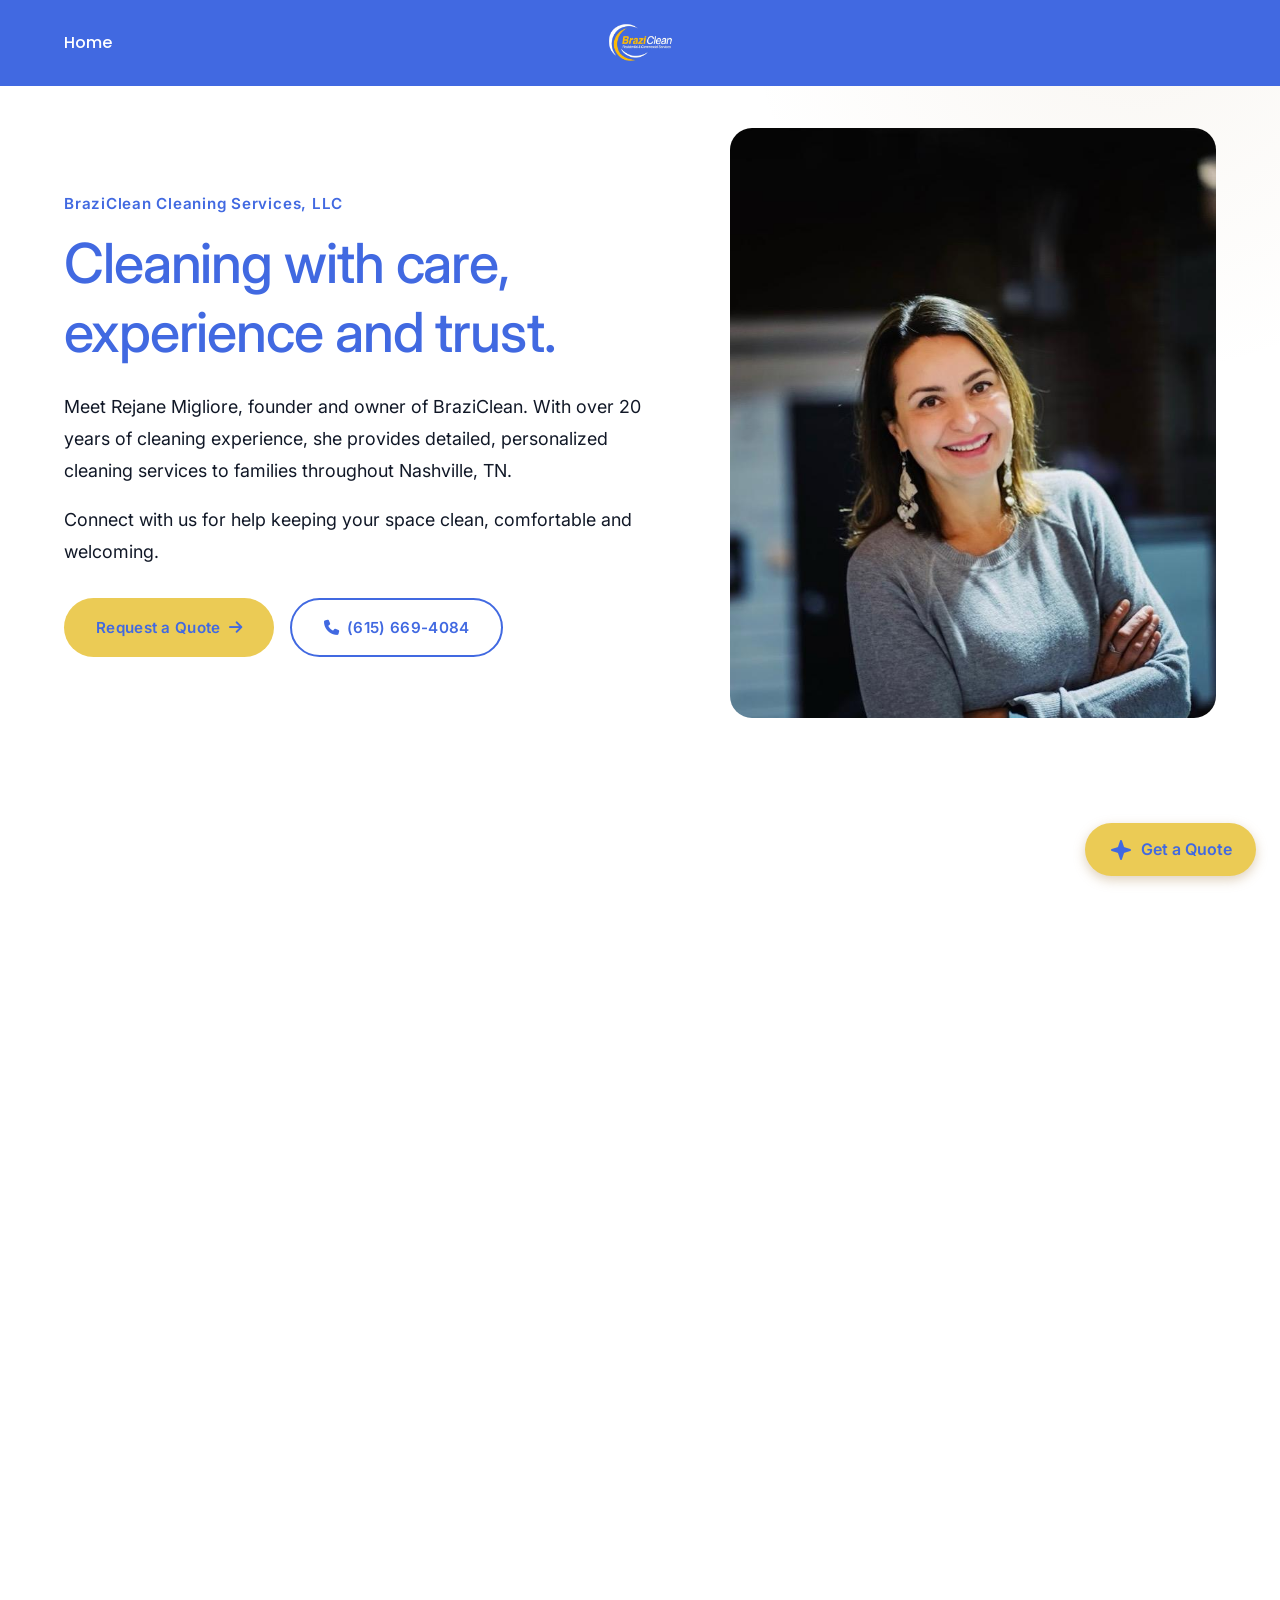
==== commit 2169b9ae: "style: align landing page with reference layout" ====
--- a/index.html
+++ b/index.html
@@ -34,7 +34,7 @@
 <link rel="preconnect" href="https://fonts.gstatic.com" crossorigin>
 <link rel="preconnect" href="https://cdnjs.cloudflare.com" crossorigin>
 <link href="https://fonts.googleapis.com/css2?family=Inter:wght@400;500;600&family=Poppins:wght@400;500;600;700;800&display=swap" rel="stylesheet">
-<link rel="stylesheet" href="styles.css?v=light-yellow">
+<link rel="stylesheet" href="styles.css?v=reference-minimal-v2">
 <link rel="preload" href="https://cdnjs.cloudflare.com/ajax/libs/font-awesome/6.5.1/css/all.min.css" as="style" onload="this.onload=null;this.rel='stylesheet'">
 <noscript><link rel="stylesheet" href="https://cdnjs.cloudflare.com/ajax/libs/font-awesome/6.5.1/css/all.min.css"></noscript>
 </head>
@@ -76,8 +76,8 @@
 <div class="container">
   <div class="contact-info fade-up">
     <div class="section-label"><i class="fas fa-sparkles"></i> Contact Us</div>
-    <h2>Get Your Free Quote Today</h2>
-    <p>Fill out the form and we'll get back to you within 24 hours with a personalized estimate.</p>
+    <h2>Let's work together. We'd love to learn more about your needs.</h2>
+    <p>Please fill out the simple form below and we'll be in touch shortly.</p>
     <div class="contact-details">
       <div class="contact-item"><div class="contact-icon"><i class="fas fa-phone"></i></div><div><div class="contact-item-label">Phone</div><a href="tel:+16156694084" class="contact-item-value">615.669.4084</a></div></div>
       <div class="contact-item"><div class="contact-icon"><i class="fas fa-location-dot"></i></div><div><div class="contact-item-label">Service Area</div><div class="contact-item-value">Nashville, TN</div></div></div>
@@ -104,7 +104,7 @@
 </div>
 </footer>
 
-<script src="script.js?v=0426980" defer></script>
+<script src="script.js?v=reference-minimal-v2" defer></script>
 
 
 </body>
--- a/styles.css
+++ b/styles.css
@@ -831,3 +831,33 @@
 .header-home { left: 24px; right: auto; }
 .footer-brand img { background: var(--navy-dark); border-radius: 16px; padding: 10px; object-fit: contain; }
 @media (max-width: 600px) { .header-home { left: 16px; right: auto; } }
+
+/* ===== JACKALOPE-INSPIRED MINIMAL FORM SYSTEM ===== */
+body { font-family: 'Inter', Arial, sans-serif; font-size: 16px; line-height: 1.8; }
+h1, h2, h3, h4, h5 { font-family: 'Inter', Arial, sans-serif; }
+.hero { padding: 128px 0 112px; }
+.hero-content { max-width: 610px; }
+.hero h1 { font-size: clamp(2.3rem, 4.5vw, 3.45rem); font-weight: 500; line-height: 1.25; letter-spacing: -0.02em; }
+.hero-text { font-size: 1.12rem; line-height: 1.8; color: #111827; }
+.hero-image img { height: 590px; border-radius: 22px; }
+.contact { padding: 126px 0 132px; }
+.contact .container { flex-direction: column; max-width: 760px; gap: 42px; text-align: center; }
+.contact-info { flex: none; width: 100%; }
+.contact-info .section-label { justify-content: center; }
+.contact-info h2 { font-size: clamp(1.9rem, 4vw, 2.4rem); font-weight: 500; line-height: 1.35; }
+.contact-info > p { font-size: 1.05rem; margin-bottom: 0; }
+.contact-details { display: none; }
+.quote-form-wrap { flex: none; max-width: 590px; padding: 0; background: transparent; border: 0; box-shadow: none; }
+.quote-form-wrap h3 { font-size: 2rem; font-weight: 500; line-height: 1.35; margin-bottom: 34px; }
+.quote-form-wrap .form-group { gap: 6px; margin-bottom: 20px; text-align: left; }
+.quote-form-wrap .form-group.row { display: grid; grid-template-columns: 1fr 1fr; gap: 22px; }
+.quote-form-wrap .form-group label { color: #111; font-size: .85rem; font-weight: 400; letter-spacing: 0; text-transform: none; }
+.quote-form-wrap .form-group input, .quote-form-wrap .form-group textarea { background: #fafafa; border: 1px solid #d8d8d8; border-radius: 2px; padding: 11px 12px; font-size: 1rem; line-height: 1.8; }
+.quote-form-wrap .form-group input:focus, .quote-form-wrap .form-group textarea:focus { border-color: var(--gold); box-shadow: 0 0 0 2px rgba(235,203,85,.2); }
+.quote-form-wrap .submit-btn { min-width: 150px; border-radius: 2px; padding: 16px 30px; font-weight: 500; }
+@media (max-width: 600px) {
+  .hero { padding: 96px 0 80px; }
+  .hero-image img { height: 470px; border-radius: 18px; }
+  .contact { padding: 88px 0 96px; }
+  .quote-form-wrap .form-group.row { grid-template-columns: 1fr; gap: 0; }
+}
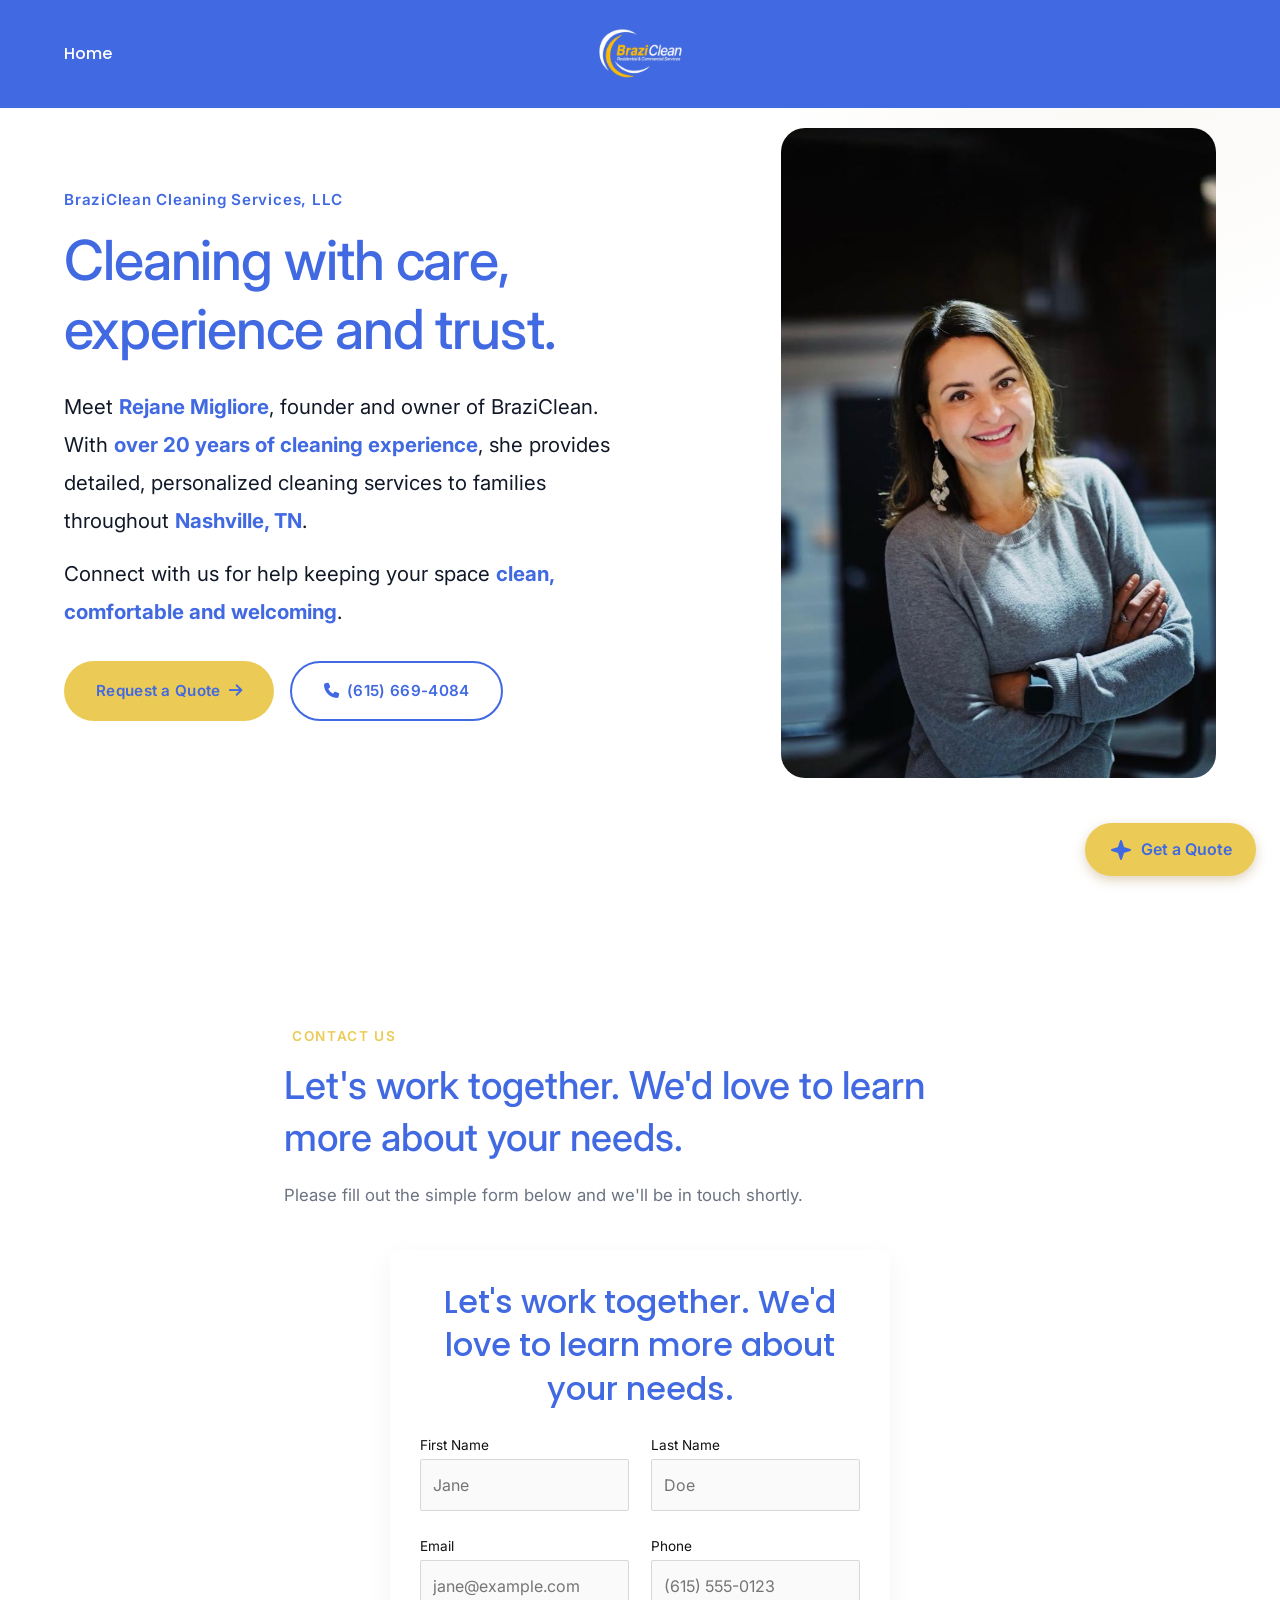
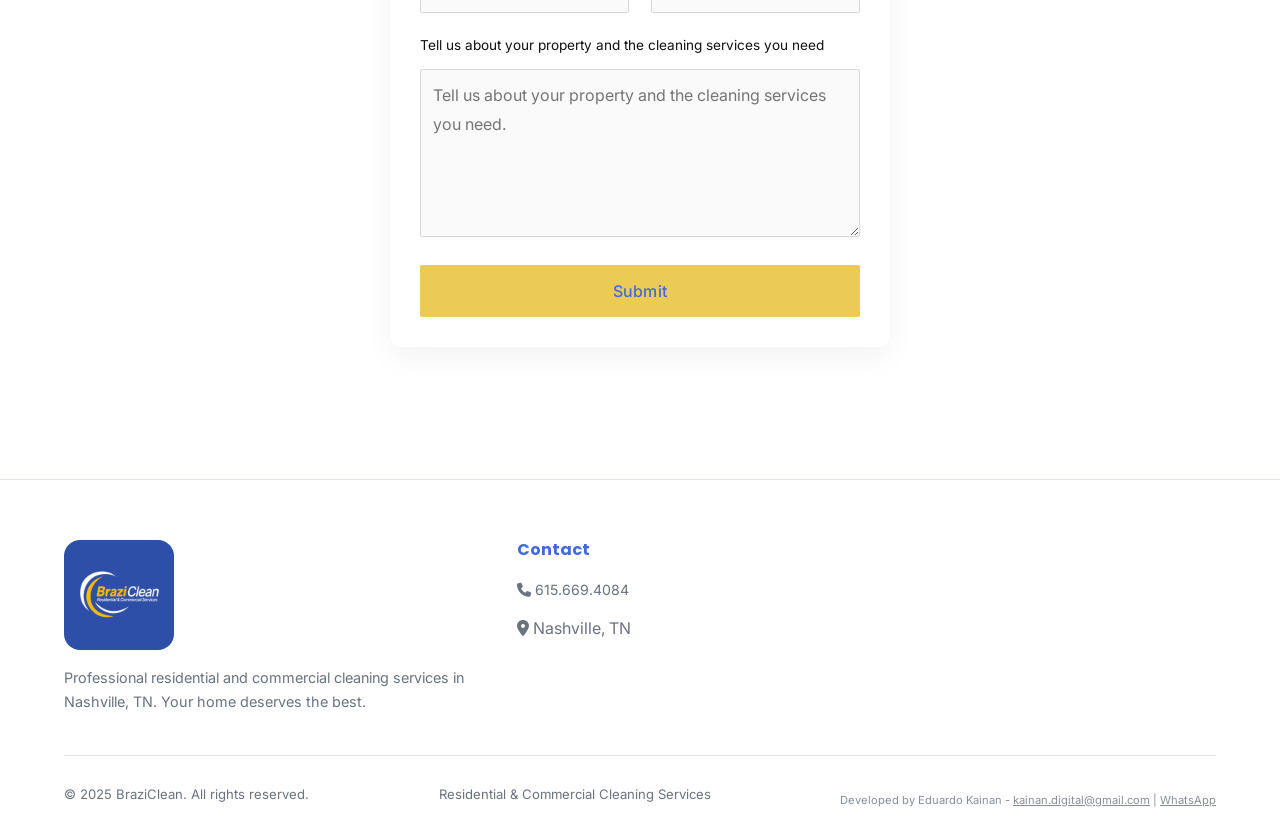
==== commit 761218e3: "style: enlarge hero branding and emphasize copy" ====
--- a/index.html
+++ b/index.html
@@ -34,7 +34,7 @@
 <link rel="preconnect" href="https://fonts.gstatic.com" crossorigin>
 <link rel="preconnect" href="https://cdnjs.cloudflare.com" crossorigin>
 <link href="https://fonts.googleapis.com/css2?family=Inter:wght@400;500;600&family=Poppins:wght@400;500;600;700;800&display=swap" rel="stylesheet">
-<link rel="stylesheet" href="styles.css?v=reference-minimal-v2">
+<link rel="stylesheet" href="styles.css?v=hero-6040">
 <link rel="preload" href="https://cdnjs.cloudflare.com/ajax/libs/font-awesome/6.5.1/css/all.min.css" as="style" onload="this.onload=null;this.rel='stylesheet'">
 <noscript><link rel="stylesheet" href="https://cdnjs.cloudflare.com/ajax/libs/font-awesome/6.5.1/css/all.min.css"></noscript>
 </head>
@@ -58,8 +58,8 @@
   <div class="hero-content">
     <div class="section-label">BraziClean Cleaning Services, LLC</div>
     <h1>Cleaning with care, <span>experience and trust.</span></h1>
-    <p class="hero-text">Meet Rejane Migliore, founder and owner of BraziClean. With over 20 years of cleaning experience, she provides detailed, personalized cleaning services to families throughout Nashville, TN.</p>
-    <p class="hero-text">Connect with us for help keeping your space clean, comfortable and welcoming.</p>
+    <p class="hero-text">Meet <strong>Rejane Migliore</strong>, founder and owner of BraziClean. With <strong>over 20 years of cleaning experience</strong>, she provides detailed, personalized cleaning services to families throughout <strong>Nashville, TN</strong>.</p>
+    <p class="hero-text">Connect with us for help keeping your space <strong>clean, comfortable and welcoming</strong>.</p>
     <div class="hero-buttons">
       <a href="#contact" class="btn btn-primary">Request a Quote <i class="fas fa-arrow-right"></i></a>
       <a href="tel:+16156694084" class="btn btn-secondary"><i class="fas fa-phone"></i> (615) 669-4084</a>
@@ -104,7 +104,7 @@
 </div>
 </footer>
 
-<script src="script.js?v=reference-minimal-v2" defer></script>
+<script src="script.js?v=hero-6040" defer></script>
 
 
 </body>
--- a/styles.css
+++ b/styles.css
@@ -861,3 +861,23 @@
   .contact { padding: 88px 0 96px; }
   .quote-form-wrap .form-group.row { grid-template-columns: 1fr; gap: 0; }
 }
+
+/* ===== HERO 60/40 EMPHASIS ===== */
+.header .container { height: 108px; }
+.header-logo img { height: 94px; }
+.hero .container { grid-template-columns: 3fr 2fr; gap: 64px; }
+.hero-content { max-width: none; }
+.hero-text { font-size: 1.28rem; line-height: 1.85; }
+.hero-text strong { font-weight: 700; color: var(--navy); }
+.hero-image { width: 100%; }
+.hero-image img { width: 100%; height: 650px; object-fit: cover; object-position: center 18%; border-radius: 24px; }
+@media (max-width: 1024px) {
+  .hero .container { grid-template-columns: 1fr; gap: 42px; }
+  .hero-image img { height: 540px; }
+}
+@media (max-width: 600px) {
+  .header .container { height: 88px; }
+  .header-logo img { height: 78px; }
+  .hero-text { font-size: 1.12rem; }
+  .hero-image img { height: 500px; }
+}
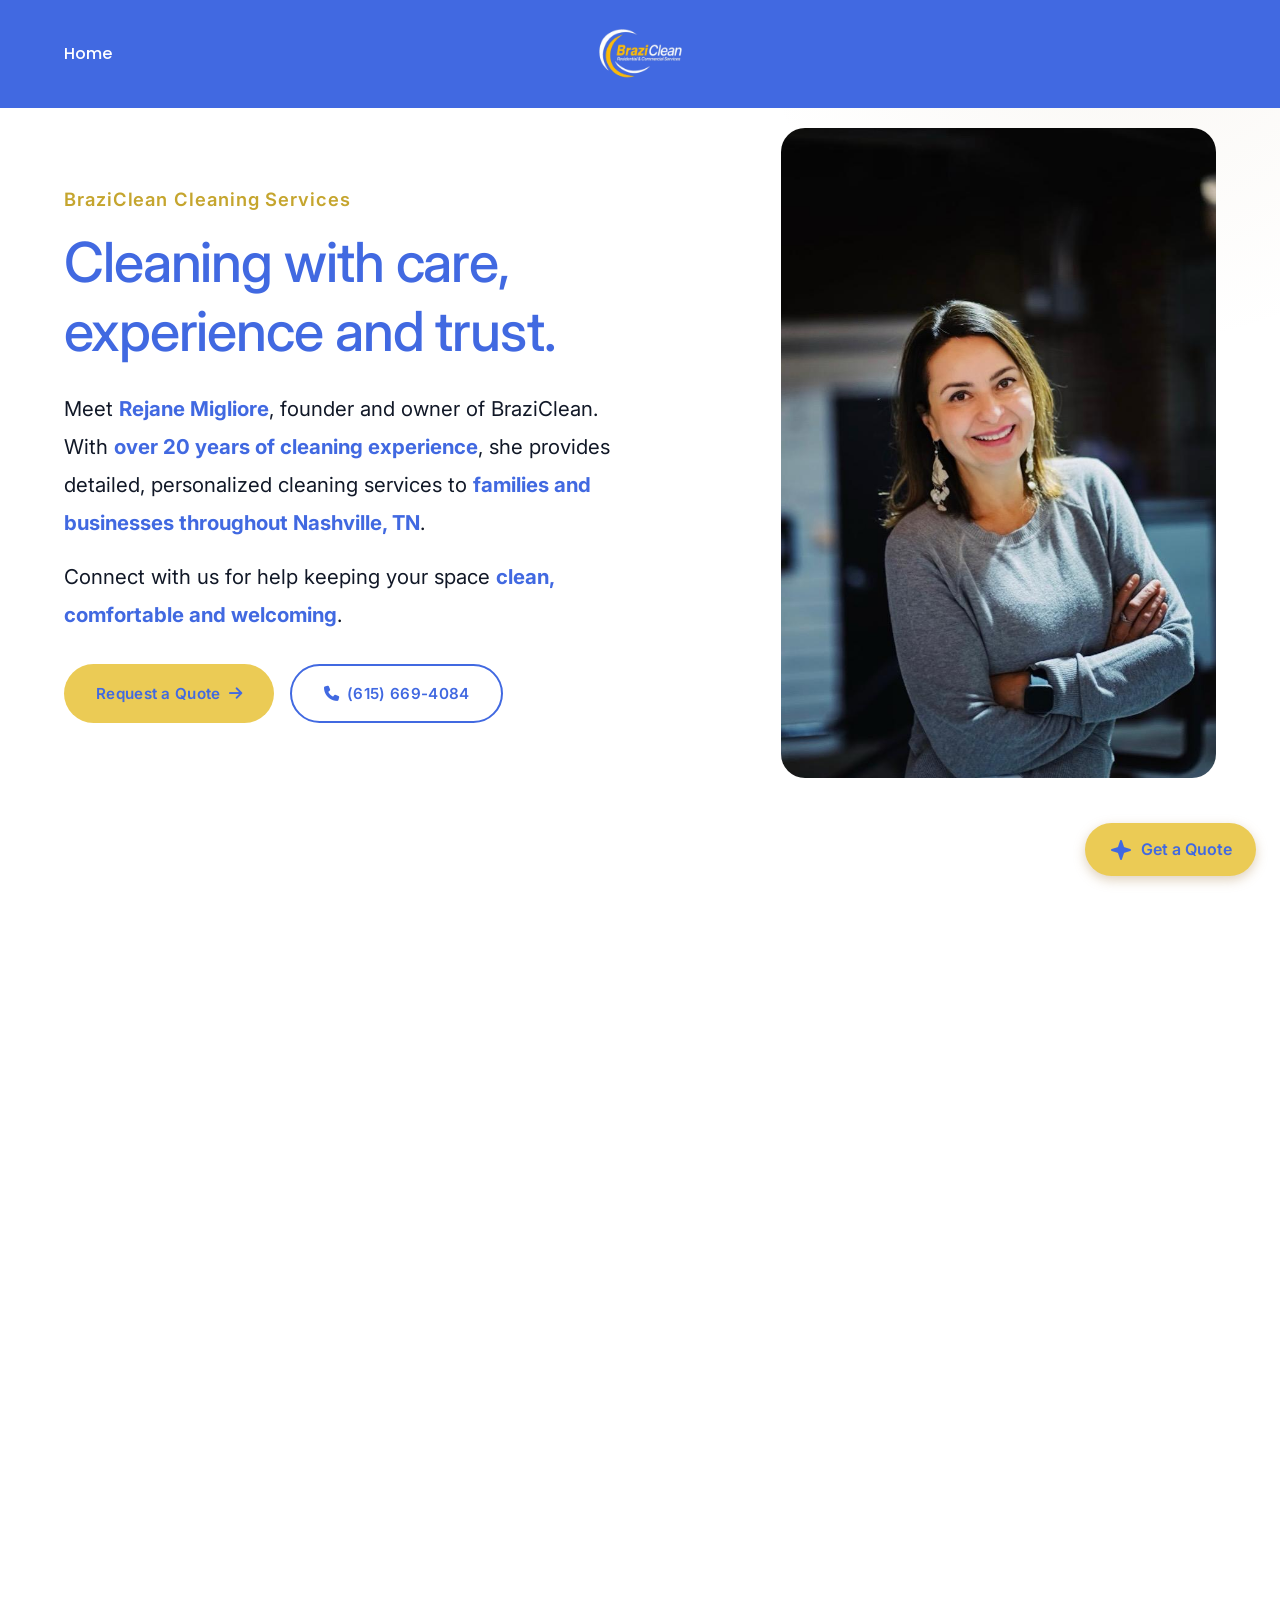
==== commit 9c28abd9: "refine: apply client feedback to hero and local copy" ====
--- a/index.html
+++ b/index.html
@@ -56,9 +56,9 @@
 <section class="hero" id="hero">
 <div class="container">
   <div class="hero-content">
-    <div class="section-label">BraziClean Cleaning Services, LLC</div>
+    <div class="section-label">BraziClean Cleaning Services</div>
     <h1>Cleaning with care, <span>experience and trust.</span></h1>
-    <p class="hero-text">Meet <strong>Rejane Migliore</strong>, founder and owner of BraziClean. With <strong>over 20 years of cleaning experience</strong>, she provides detailed, personalized cleaning services to families throughout <strong>Nashville, TN</strong>.</p>
+    <p class="hero-text">Meet <strong>Rejane Migliore</strong>, founder and owner of BraziClean. With <strong>over 20 years of cleaning experience</strong>, she provides detailed, personalized cleaning services to <strong>families and businesses throughout Nashville, TN</strong>.</p>
     <p class="hero-text">Connect with us for help keeping your space <strong>clean, comfortable and welcoming</strong>.</p>
     <div class="hero-buttons">
       <a href="#contact" class="btn btn-primary">Request a Quote <i class="fas fa-arrow-right"></i></a>
@@ -91,12 +91,12 @@
 <footer class="footer">
 <div class="container">
   <div class="footer-grid">
-    <div class="footer-brand"><img src="images/logo-braziclean-240.webp" alt="BraziClean" width="240" height="240" loading="lazy" decoding="async"><p>Professional residential and commercial cleaning services in Nashville, TN. Your home deserves the best.</p></div>
+    <div class="footer-brand"><img src="images/logo-braziclean-240.webp" alt="BraziClean" width="240" height="240" loading="lazy" decoding="async"><p>Professional residential and commercial cleaning services in Nashville, TN. Your home or business deserves the best.</p><p class="footer-neighborhoods"><strong>Nashville neighborhoods:</strong> Downtown Nashville, East Nashville, Oak Hill and Hermitage.</p></div>
     <div><h4>Contact</h4><ul><li><a href="tel:+16156694084"><i class="fas fa-phone"></i> 615.669.4084</a></li><li><i class="fas fa-location-dot"></i> Nashville, TN</li></ul></div>
   </div>
   <div class="footer-bottom">
     <span>&copy; 2025 BraziClean. All rights reserved.</span>
-    <span>Residential & Commercial Cleaning Services</span>
+    <span>Residential &amp; Commercial Cleaning Services</span>
     <span class="developer-credit" style="display: block; margin-top: 10px; font-size: 0.85em; opacity: 0.8;">
       Developed by Eduardo Kainan - <a href="mailto:kainan.digital@gmail.com" style="color: inherit; text-decoration: underline;">kainan.digital@gmail.com</a> | <a href="https://wa.me/5562985328488" target="_blank" style="color: inherit; text-decoration: underline;">WhatsApp</a>
     </span>
--- a/styles.css
+++ b/styles.css
@@ -881,3 +881,13 @@
   .hero-text { font-size: 1.12rem; }
   .hero-image img { height: 500px; }
 }
+
+/* ===== CLIENT FEEDBACK POLISH ===== */
+.hero-content .section-label { font-size: 1.15rem; color: var(--gold-dark); font-weight: 600; }
+.footer-neighborhoods { margin-top: 12px; font-size: .86rem; line-height: 1.6; }
+.footer-neighborhoods strong { color: var(--navy); }
+@media (max-width: 600px) {
+  .header .container { height: 100px; }
+  .header-logo img { height: 88px; }
+  .hero .container { gap: 28px; }
+}
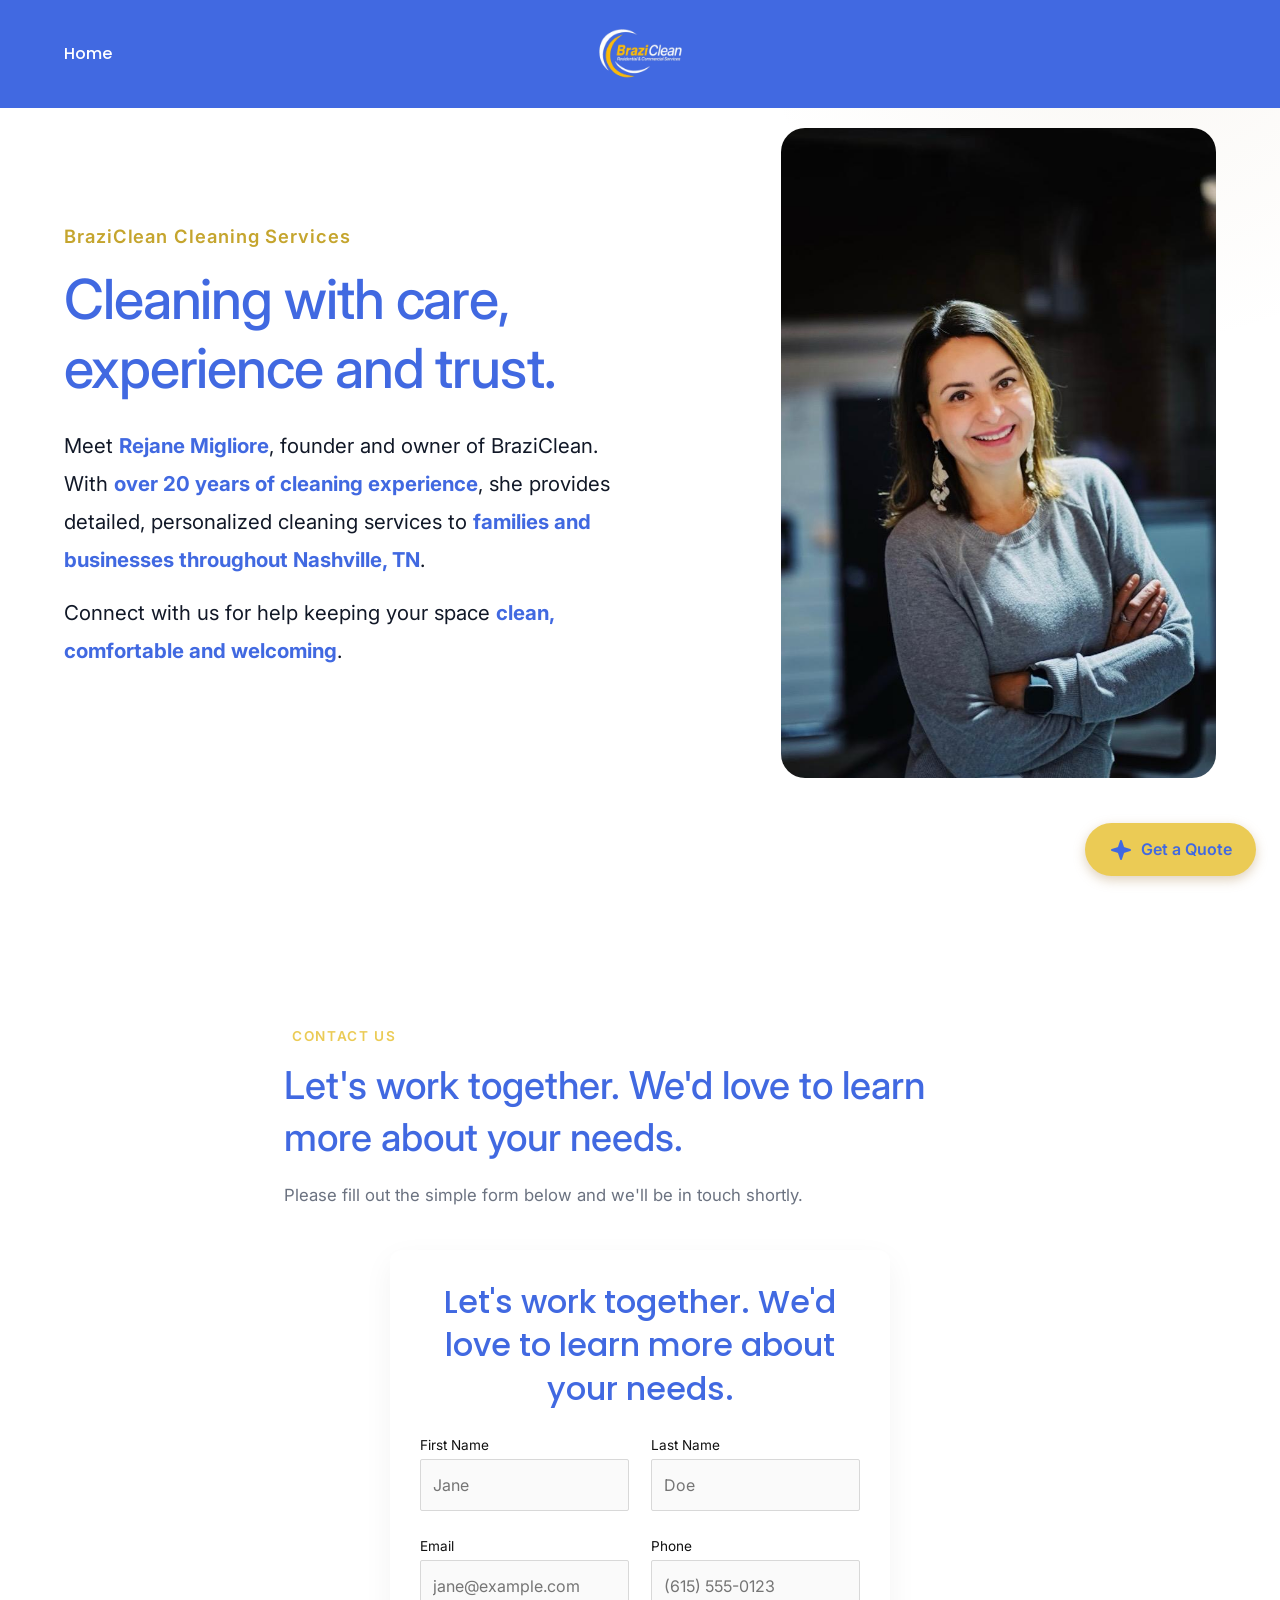
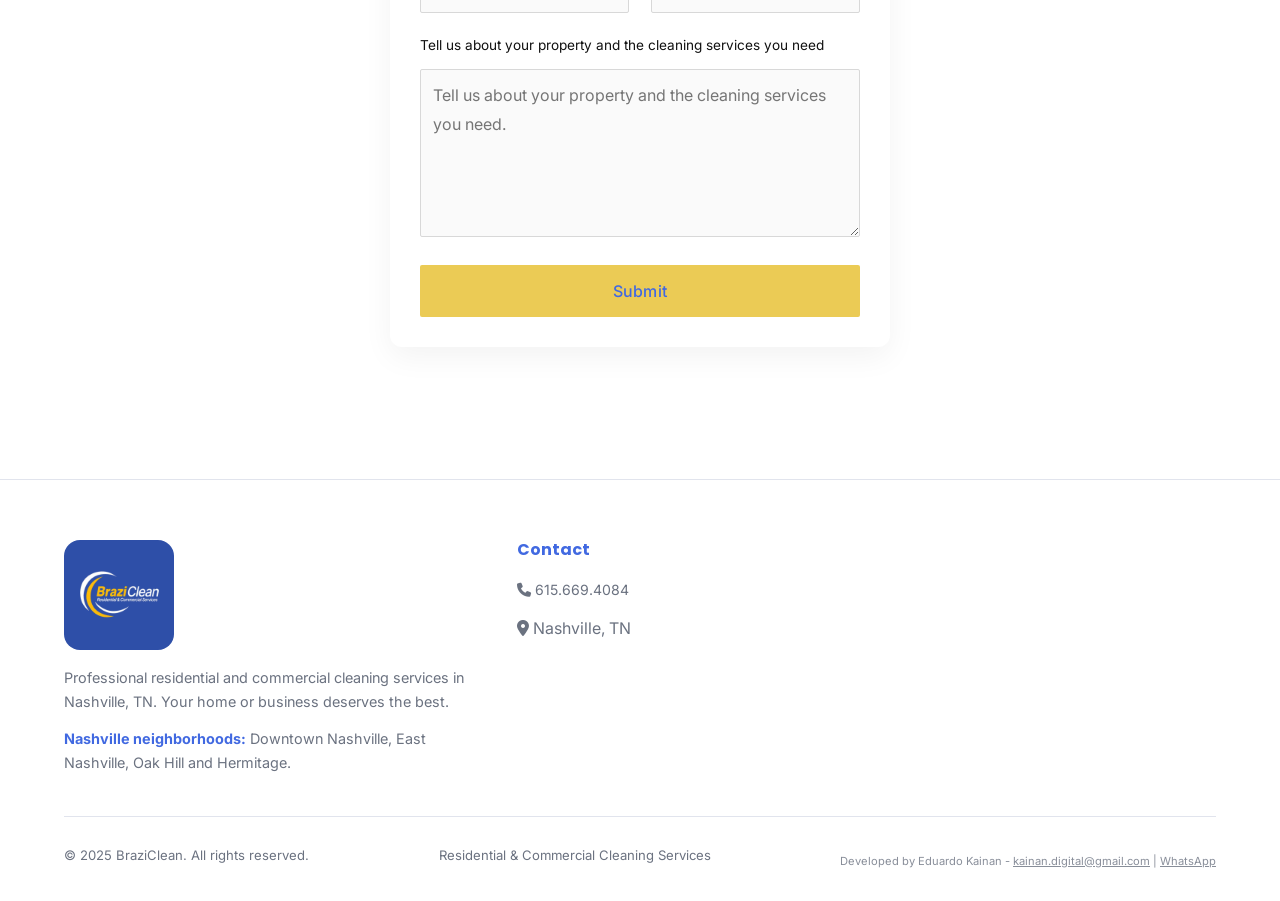
==== commit 88f89460: "conversion: keep homepage focused on quote form" ====
--- a/index.html
+++ b/index.html
@@ -60,10 +60,6 @@
     <h1>Cleaning with care, <span>experience and trust.</span></h1>
     <p class="hero-text">Meet <strong>Rejane Migliore</strong>, founder and owner of BraziClean. With <strong>over 20 years of cleaning experience</strong>, she provides detailed, personalized cleaning services to <strong>families and businesses throughout Nashville, TN</strong>.</p>
     <p class="hero-text">Connect with us for help keeping your space <strong>clean, comfortable and welcoming</strong>.</p>
-    <div class="hero-buttons">
-      <a href="#contact" class="btn btn-primary">Request a Quote <i class="fas fa-arrow-right"></i></a>
-      <a href="tel:+16156694084" class="btn btn-secondary"><i class="fas fa-phone"></i> (615) 669-4084</a>
-    </div>
   </div>
   <div class="hero-image">
     <img src="images/rejane-hero.jpg" alt="Rejane Migliore, founder and owner of BraziClean" width="716" height="1064" loading="eager" fetchpriority="high" decoding="async">
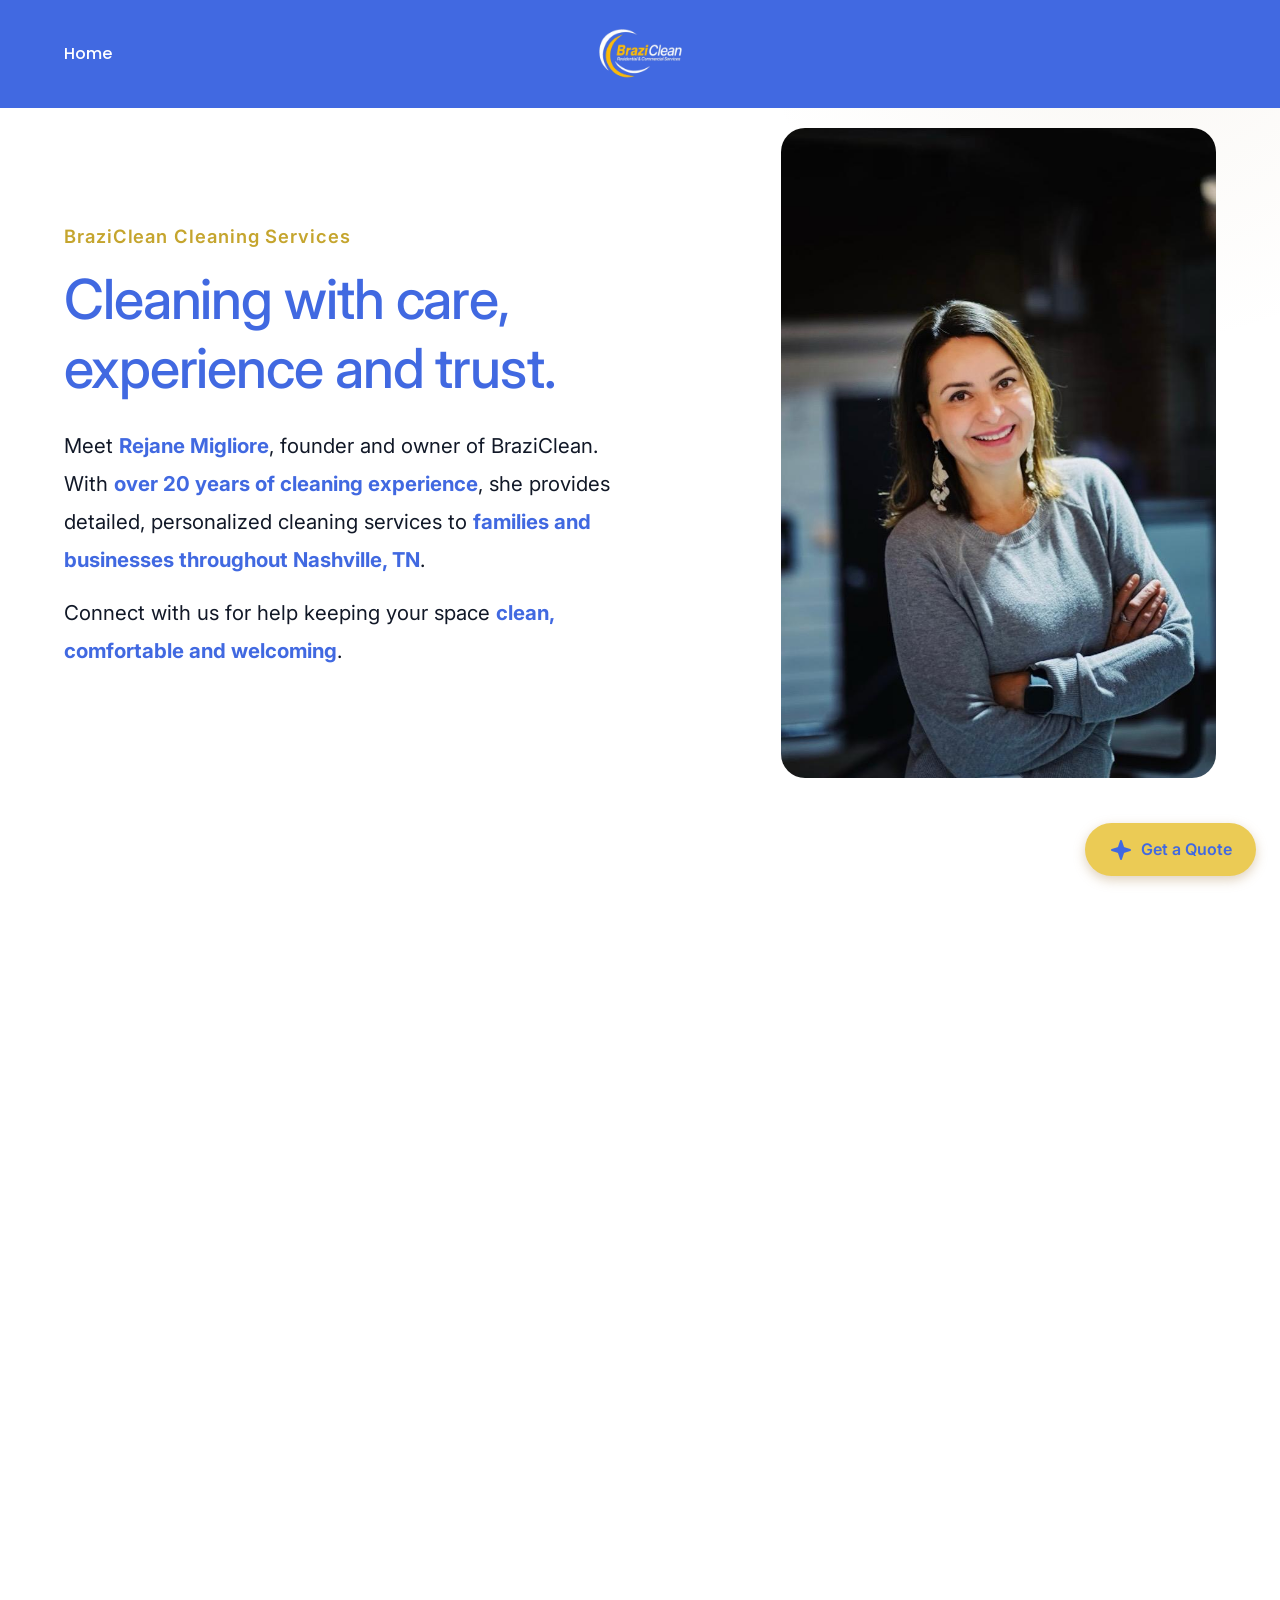
==== commit 72defaa0: "fix: refresh form-only script asset" ====
--- a/index.html
+++ b/index.html
@@ -100,7 +100,7 @@
 </div>
 </footer>
 
-<script src="script.js?v=hero-6040" defer></script>
+<script src="script.js?v=form-only" defer></script>
 
 
 </body>
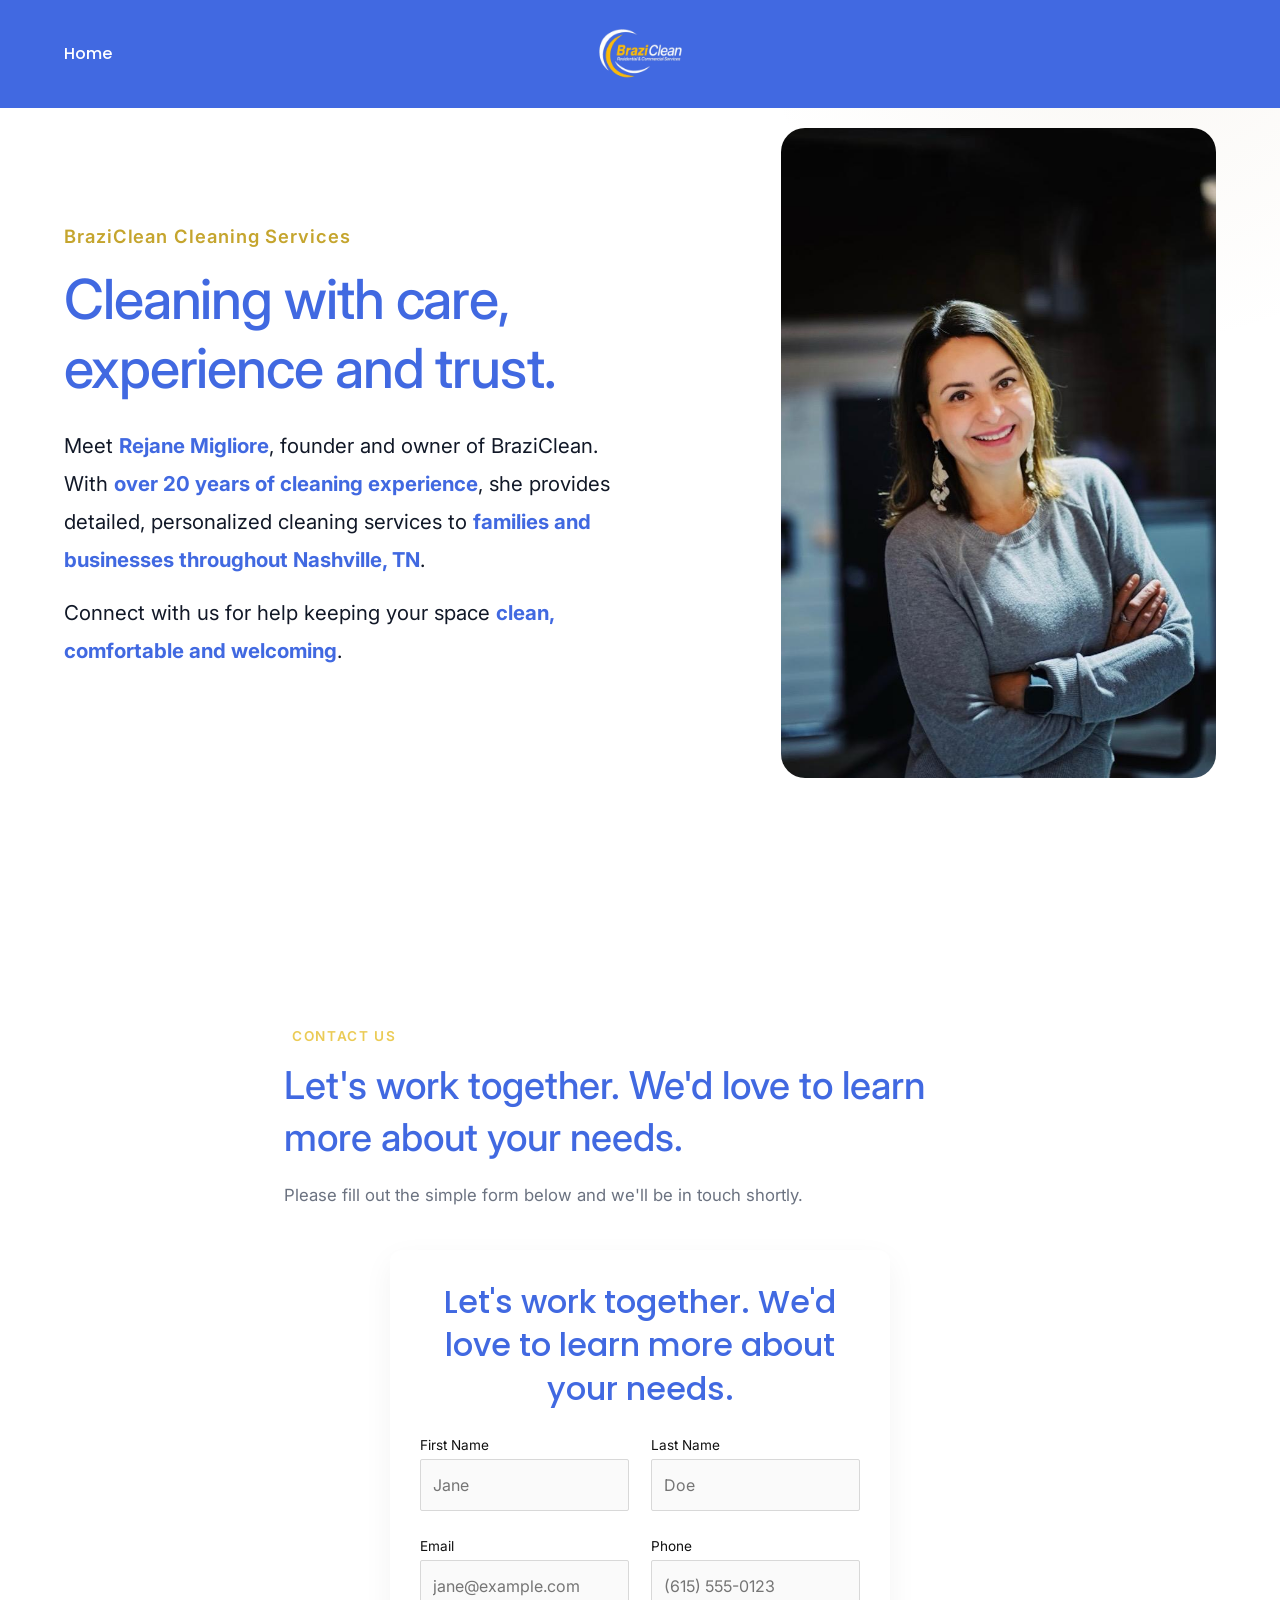
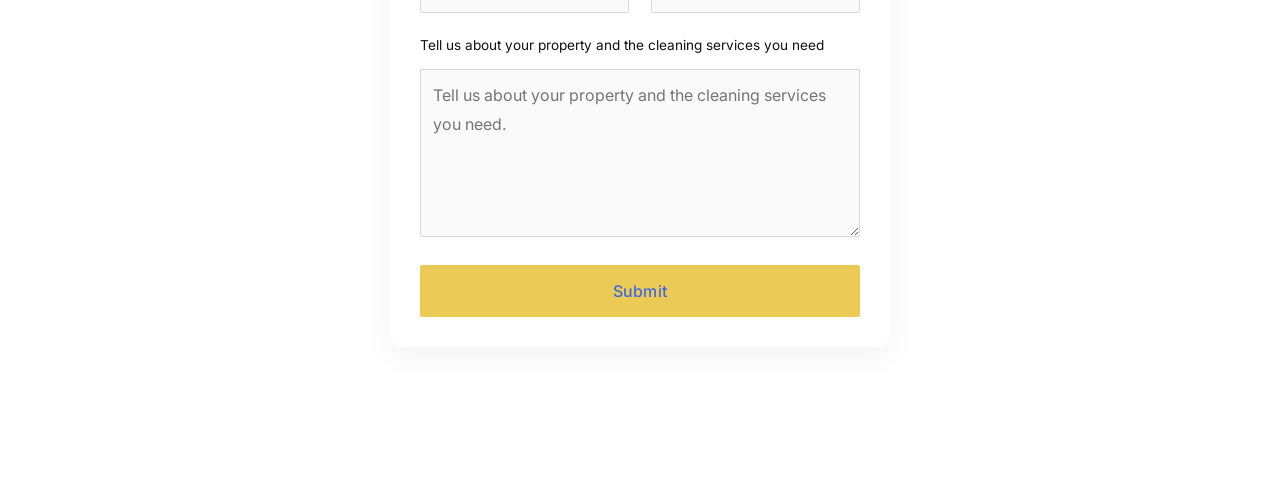
==== commit bee9fddd: "content: remove footer and all secondary CTAs" ====
--- a/index.html
+++ b/index.html
@@ -83,24 +83,7 @@
 </div>
 </section>
 
-<!-- FOOTER -->
-<footer class="footer">
-<div class="container">
-  <div class="footer-grid">
-    <div class="footer-brand"><img src="images/logo-braziclean-240.webp" alt="BraziClean" width="240" height="240" loading="lazy" decoding="async"><p>Professional residential and commercial cleaning services in Nashville, TN. Your home or business deserves the best.</p><p class="footer-neighborhoods"><strong>Nashville neighborhoods:</strong> Downtown Nashville, East Nashville, Oak Hill and Hermitage.</p></div>
-    <div><h4>Contact</h4><ul><li><a href="tel:+16156694084"><i class="fas fa-phone"></i> 615.669.4084</a></li><li><i class="fas fa-location-dot"></i> Nashville, TN</li></ul></div>
-  </div>
-  <div class="footer-bottom">
-    <span>&copy; 2025 BraziClean. All rights reserved.</span>
-    <span>Residential &amp; Commercial Cleaning Services</span>
-    <span class="developer-credit" style="display: block; margin-top: 10px; font-size: 0.85em; opacity: 0.8;">
-      Developed by Eduardo Kainan - <a href="mailto:kainan.digital@gmail.com" style="color: inherit; text-decoration: underline;">kainan.digital@gmail.com</a> | <a href="https://wa.me/5562985328488" target="_blank" style="color: inherit; text-decoration: underline;">WhatsApp</a>
-    </span>
-  </div>
-</div>
-</footer>
-
-<script src="script.js?v=form-only" defer></script>
+<script src="script.js?v=no-footer" defer></script>
 
 
 </body>
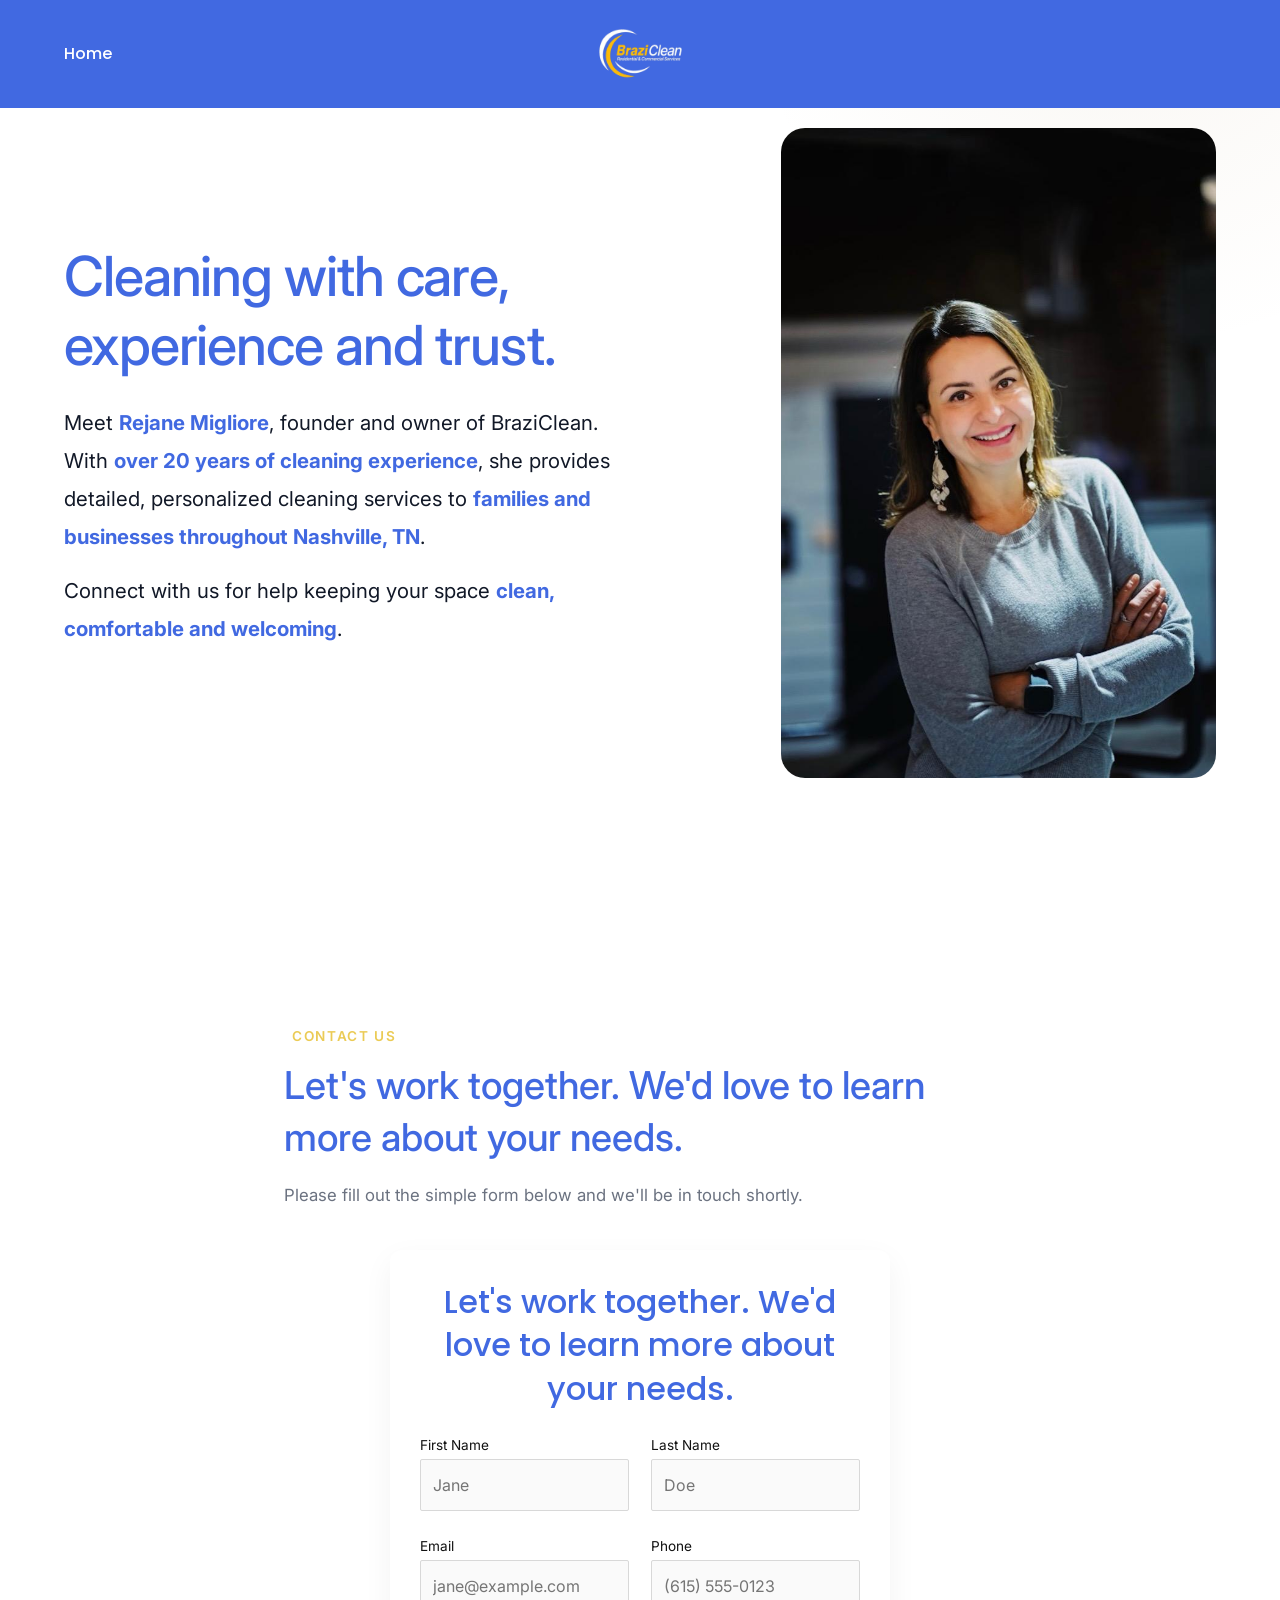
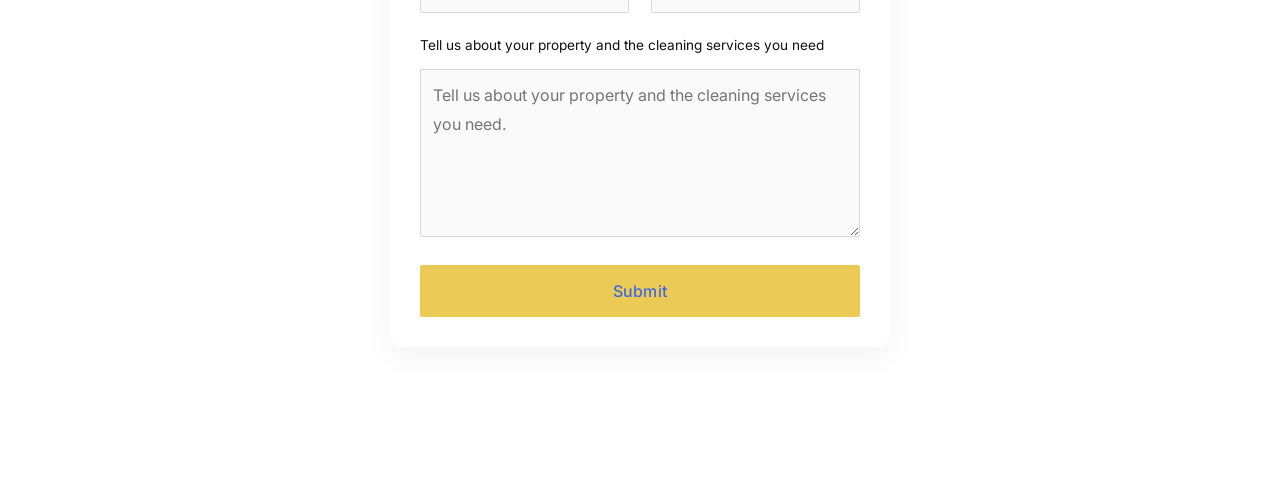
==== commit b1ad333e: "mobile: center and strengthen hero copy" ====
--- a/index.html
+++ b/index.html
@@ -56,7 +56,6 @@
 <section class="hero" id="hero">
 <div class="container">
   <div class="hero-content">
-    <div class="section-label">BraziClean Cleaning Services</div>
     <h1>Cleaning with care, <span>experience and trust.</span></h1>
     <p class="hero-text">Meet <strong>Rejane Migliore</strong>, founder and owner of BraziClean. With <strong>over 20 years of cleaning experience</strong>, she provides detailed, personalized cleaning services to <strong>families and businesses throughout Nashville, TN</strong>.</p>
     <p class="hero-text">Connect with us for help keeping your space <strong>clean, comfortable and welcoming</strong>.</p>
@@ -83,7 +82,7 @@
 </div>
 </section>
 
-<script src="script.js?v=no-footer" defer></script>
+<script src="script.js?v=mobile-centered" defer></script>
 
 
 </body>
--- a/styles.css
+++ b/styles.css
@@ -890,4 +890,7 @@
   .header .container { height: 100px; }
   .header-logo img { height: 88px; }
   .hero .container { gap: 28px; }
-}
+  .hero-content { text-align: center; }
+  .hero h1 { font-size: 2.5rem; font-weight: 700; }
+  .hero-text { font-size: 1.22rem; font-weight: 600; line-height: 1.75; }
+}
